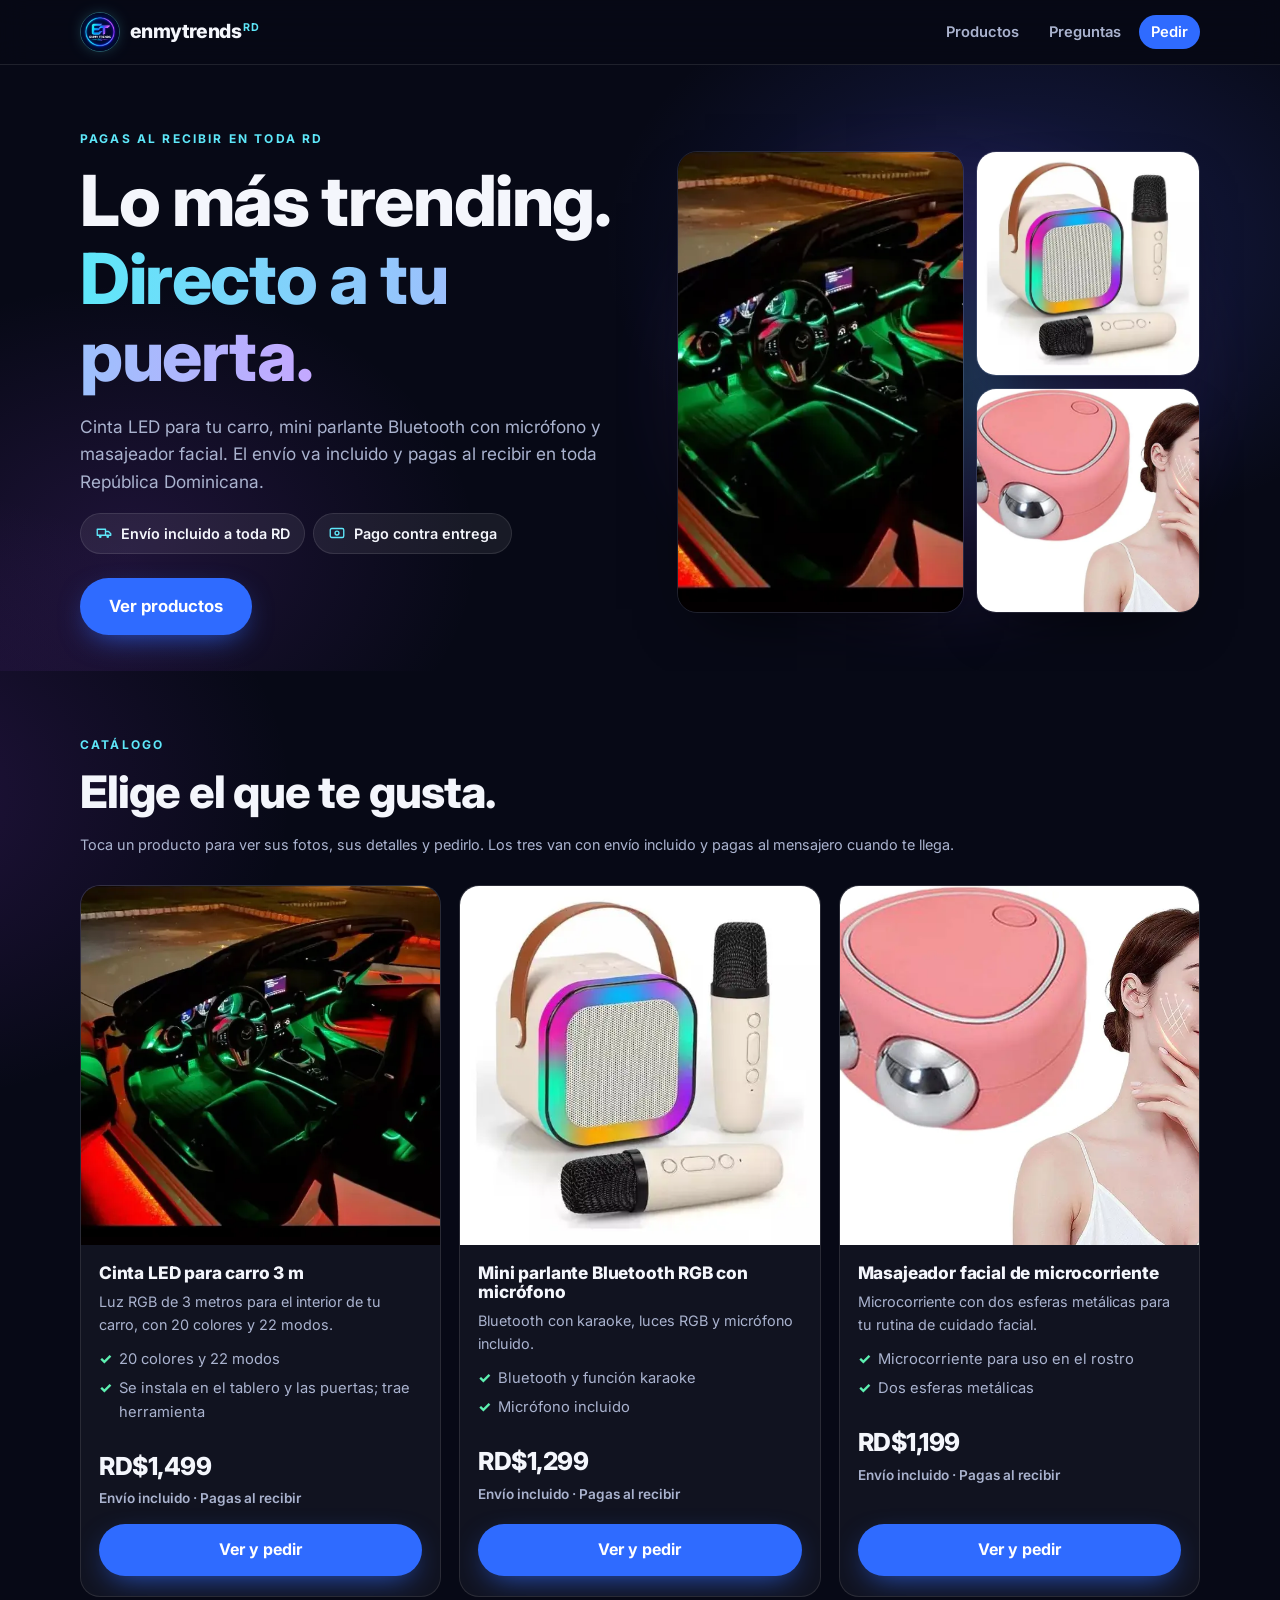
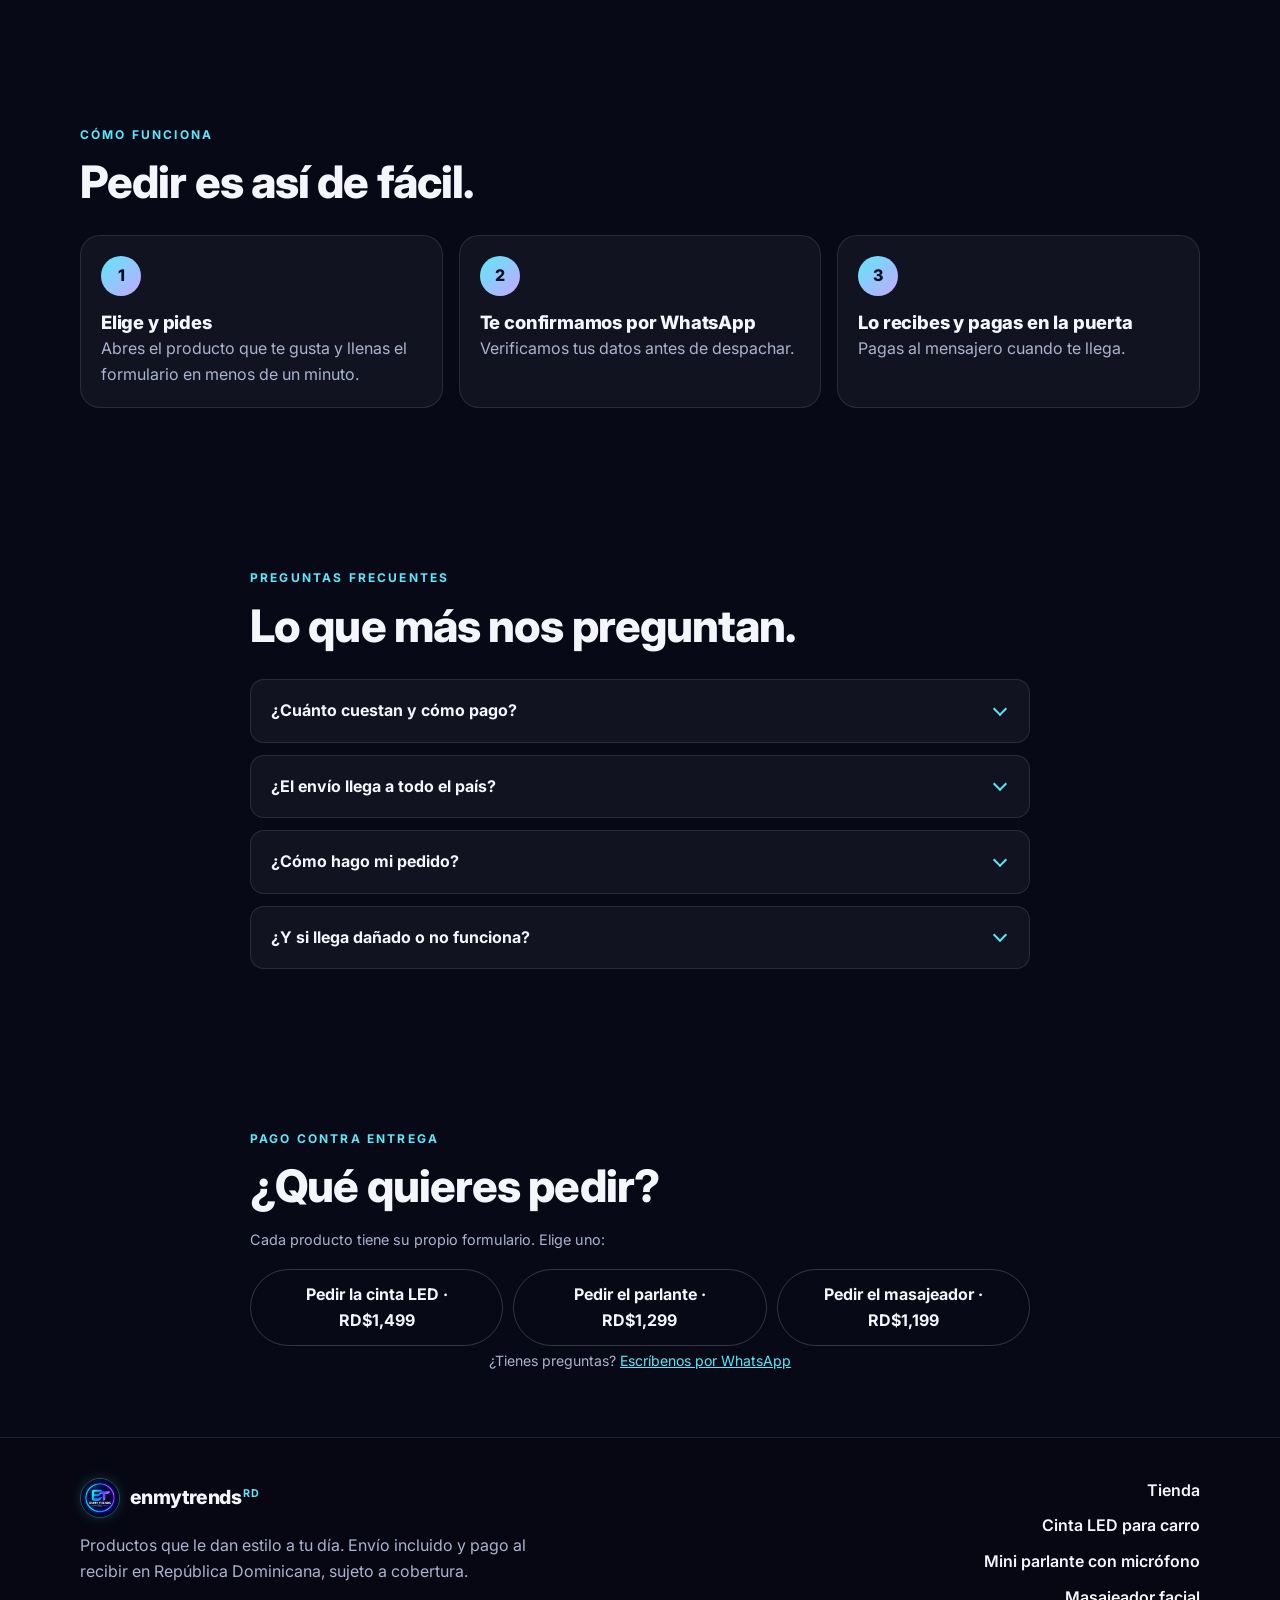
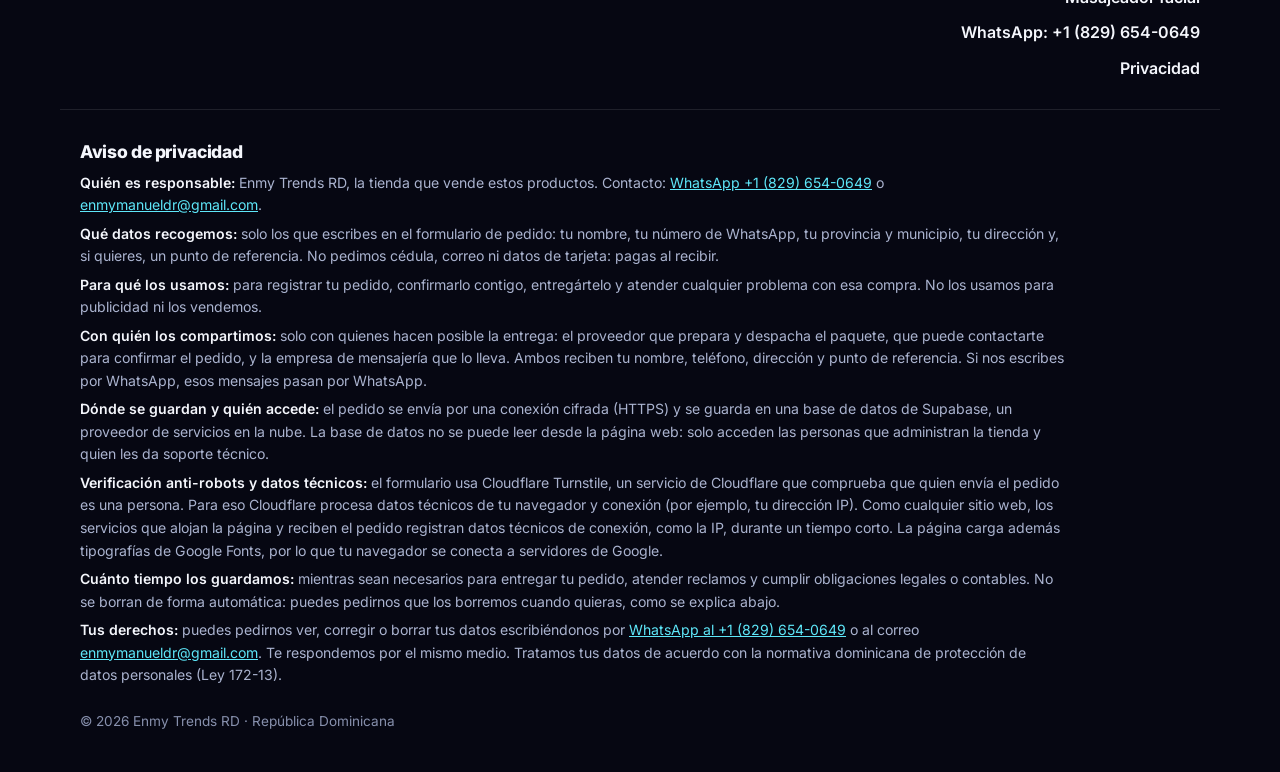
==== index.html @ 07a99800 "Paginas separadas por producto" ====
<!doctype html>
<html lang="es-DO">
<head>
  <meta charset="utf-8">
  <meta name="viewport" content="width=device-width, initial-scale=1, viewport-fit=cover">
  <title>Enmy Trends RD · Lo más trending, directo a tu puerta</title>
  <meta name="description" content="Cinta LED para carro, mini parlante Bluetooth RGB con micrófono y masajeador facial. Envío incluido y pagas al recibir en toda República Dominicana.">
  <meta name="robots" content="index, follow">
  <meta name="theme-color" content="#070916">
  <meta name="color-scheme" content="dark">
  <link rel="canonical" href="https://enmytrendsrd.com/">

  <meta property="og:type" content="website">
  <meta property="og:locale" content="es_DO">
  <meta property="og:site_name" content="Enmy Trends RD">
  <meta property="og:url" content="https://enmytrendsrd.com/">
  <meta property="og:title" content="Enmy Trends RD · Lo más trending, directo a tu puerta">
  <meta property="og:description" content="Cinta LED para carro, mini parlante Bluetooth RGB con micrófono y masajeador facial. Envío incluido y pagas al recibir en toda República Dominicana.">
  <meta property="og:image" content="https://enmytrendsrd.com/assets/og-image.jpg">
  <meta property="og:image:secure_url" content="https://enmytrendsrd.com/assets/og-image.jpg">
  <meta property="og:image:type" content="image/jpeg">
  <meta property="og:image:width" content="1200">
  <meta property="og:image:height" content="630">
  <meta property="og:image:alt" content="Enmy Trends RD: productos con envío incluido y pago al recibir en República Dominicana">
  <meta name="twitter:card" content="summary_large_image">
  <meta name="twitter:title" content="Enmy Trends RD · Lo más trending, directo a tu puerta">
  <meta name="twitter:description" content="Cinta LED para carro, mini parlante Bluetooth RGB con micrófono y masajeador facial. Envío incluido y pagas al recibir en toda República Dominicana.">
  <meta name="twitter:image" content="https://enmytrendsrd.com/assets/og-image.jpg">
  <meta name="twitter:image:alt" content="Enmy Trends RD: productos con envío incluido y pago al recibir en República Dominicana">

  <script type="application/ld+json">
{
  "@context": "https://schema.org",
  "@type": "CollectionPage",
  "name": "Enmy Trends RD",
  "url": "https://enmytrendsrd.com/",
  "inLanguage": "es-DO",
  "description": "Cinta LED para carro, mini parlante Bluetooth RGB con micrófono y masajeador facial. Envío incluido y pagas al recibir en toda República Dominicana.",
  "isPartOf": {
    "@type": "WebSite",
    "name": "Enmy Trends RD",
    "url": "https://enmytrendsrd.com/"
  },
  "about": {
    "@type": "Organization",
    "name": "Enmy Trends RD",
    "url": "https://enmytrendsrd.com/",
    "telephone": "+1-829-654-0649",
    "areaServed": "DO"
  },
  "mainEntity": {
    "@type": "ItemList",
    "numberOfItems": 3,
    "itemListElement": [
      {
        "@type": "ListItem",
        "position": 1,
        "url": "https://enmytrendsrd.com/cinta-led/",
        "name": "Cinta LED para carro 3 m"
      },
      {
        "@type": "ListItem",
        "position": 2,
        "url": "https://enmytrendsrd.com/parlante/",
        "name": "Mini parlante Bluetooth RGB con micrófono"
      },
      {
        "@type": "ListItem",
        "position": 3,
        "url": "https://enmytrendsrd.com/masajeador/",
        "name": "Masajeador facial de microcorriente"
      }
    ]
  }
}
  </script>

  <link rel="icon" href="/favicon.ico" sizes="16x16 32x32 48x48">
  <link rel="icon" type="image/png" sizes="32x32" href="/assets/favicon-32.png">
  <link rel="icon" type="image/png" sizes="192x192" href="/assets/icon-192.png">
  <link rel="apple-touch-icon" sizes="180x180" href="/assets/apple-touch-icon.png">
  <link rel="manifest" href="/site.webmanifest">

  <link rel="preconnect" href="https://fonts.googleapis.com">
  <link rel="preconnect" href="https://fonts.gstatic.com" crossorigin>
  <link href="https://fonts.googleapis.com/css2?family=Inter:wght@400;500;600;700;800&display=swap" rel="stylesheet">
  <link rel="preload" as="image" href="/assets/logo-enmytrends.webp" type="image/webp">
  <link rel="preload" as="image" href="/assets/cinta-led-carro-interior.webp" type="image/webp">
  <link rel="stylesheet" href="/styles.css?v=20261110c">
</head>
<body>
  <a class="skip-link" href="#contenido">Saltar al contenido</a>

  <header class="site-header">
    <div class="container header-inner">
      <a class="logo" href="/" aria-label="Enmy Trends RD, inicio">
        <img class="logo-mark" src="/assets/logo-enmytrends.webp" srcset="/assets/logo-enmytrends.webp 256w, /assets/logo-enmytrends-512.webp 512w" sizes="40px" width="256" height="256" alt="">
        <span class="logo-word">enmytrends<sup>RD</sup></span>
      </a>
      <nav aria-label="Principal">
        <ul class="nav-list">
          <li><a href="#productos">Productos</a></li>
          <li><a href="#preguntas">Preguntas</a></li>
          <li><a href="#pedido" class="nav-cta">Pedir</a></li>
        </ul>
      </nav>
    </div>
  </header>

  <main id="contenido">
    <section class="hero hero-store" aria-labelledby="hero-title">
      <div class="container hero-grid hero-store-grid">
        <div class="hero-copy">
          <p class="eyebrow">Pagas al recibir en toda RD</p>
          <h1 id="hero-title">Lo más trending.<br><span class="grad">Directo a tu puerta.</span></h1>
          <p class="lead">Cinta LED para tu carro, mini parlante Bluetooth con micrófono y masajeador facial. El envío va incluido y pagas al recibir en toda República Dominicana.</p>
          <ul class="chips" aria-label="Condiciones">
            <li class="chip"><svg aria-hidden="true" viewBox="0 0 24 24"><path d="M3 7h11v8H3zM14 10h4l3 3v2h-7z" fill="none" stroke="currentColor" stroke-width="1.8" stroke-linejoin="round"/><circle cx="7" cy="17" r="1.8" fill="currentColor"/><circle cx="17" cy="17" r="1.8" fill="currentColor"/></svg>Envío incluido a toda RD</li>
            <li class="chip"><svg aria-hidden="true" viewBox="0 0 24 24"><rect x="3" y="6" width="18" height="12" rx="2" fill="none" stroke="currentColor" stroke-width="1.8"/><circle cx="12" cy="12" r="2.6" fill="none" stroke="currentColor" stroke-width="1.8"/></svg>Pago contra entrega</li>
          </ul>
          <a href="#productos" class="btn btn-primary btn-lg">Ver productos</a>
        </div>
        <figure class="hero-media hero-mosaic" aria-hidden="true">
          <div class="hero-glow"></div>
          <img src="/assets/cinta-led-carro-interior.webp" width="800" height="638" alt="" decoding="async">
          <img src="/assets/parlante-rgb-04.webp" width="499" height="500" alt="" decoding="async">
          <img src="/assets/masajeador-01.webp" width="800" height="624" alt="" decoding="async">
        </figure>
      </div>
    </section>

    <section class="section section-tight" id="productos" aria-labelledby="productos-title">
      <div class="container">
        <p class="eyebrow">Catálogo</p>
        <h2 id="productos-title">Elige el que te gusta.</h2>
        <p class="section-note">Toca un producto para ver sus fotos, sus detalles y pedirlo. Los tres van con envío incluido y pagas al mensajero cuando te llega.</p>
        <div class="product-grid">

          <article class="product-card" id="producto-led-auto-rgb">
            <a class="card-link" href="/cinta-led/" tabindex="-1" aria-hidden="true">
              <img src="/assets/cinta-led-carro-interior.webp" width="800" height="638" alt="Interior de un carro de noche iluminado con líneas de luz verde en el tablero y las puertas" fetchpriority="high" decoding="async">
            </a>
            <div class="product-body">
              <h3><a href="/cinta-led/">Cinta LED para carro 3 m</a></h3>
              <p class="product-lead">Luz RGB de 3 metros para el interior de tu carro, con 20 colores y 22 modos.</p>
              <ul class="product-benefits"><li>20 colores y 22 modos</li><li>Se instala en el tablero y las puertas; trae herramienta</li></ul>
              <p class="product-price"><strong>RD$1,499</strong> <span>Envío incluido · Pagas al recibir</span></p>
              <a href="/cinta-led/" class="btn btn-primary btn-block">Ver y pedir</a>
            </div>
          </article>

          <article class="product-card" id="producto-parlante-rgb-micro">
            <a class="card-link" href="/parlante/" tabindex="-1" aria-hidden="true">
              <img src="/assets/parlante-rgb-04.webp" width="499" height="500" alt="Mini parlante beige con asa, aro de luces RGB y micrófono incluido" loading="lazy" decoding="async">
            </a>
            <div class="product-body">
              <h3><a href="/parlante/">Mini parlante Bluetooth RGB con micrófono</a></h3>
              <p class="product-lead">Bluetooth con karaoke, luces RGB y micrófono incluido.</p>
              <ul class="product-benefits"><li>Bluetooth y función karaoke</li><li>Micrófono incluido</li></ul>
              <p class="product-price"><strong>RD$1,299</strong> <span>Envío incluido · Pagas al recibir</span></p>
              <a href="/parlante/" class="btn btn-primary btn-block">Ver y pedir</a>
            </div>
          </article>

          <article class="product-card" id="producto-masajeador-facial">
            <a class="card-link" href="/masajeador/" tabindex="-1" aria-hidden="true">
              <img src="/assets/masajeador-01.webp" width="800" height="624" alt="Masajeador facial rosado con dos esferas metálicas, junto a una persona usándolo en el rostro" loading="lazy" decoding="async">
            </a>
            <div class="product-body">
              <h3><a href="/masajeador/">Masajeador facial de microcorriente</a></h3>
              <p class="product-lead">Microcorriente con dos esferas metálicas para tu rutina de cuidado facial.</p>
              <ul class="product-benefits"><li>Microcorriente para uso en el rostro</li><li>Dos esferas metálicas</li></ul>
              <p class="product-price"><strong>RD$1,199</strong> <span>Envío incluido · Pagas al recibir</span></p>
              <a href="/masajeador/" class="btn btn-primary btn-block">Ver y pedir</a>
            </div>
          </article>

        </div>
      </div>
    </section>

    <section class="section section-tight" aria-labelledby="pasos-title">
      <div class="container">
        <p class="eyebrow">Cómo funciona</p>
        <h2 id="pasos-title">Pedir es así de fácil.</h2>
        <ol class="steps">
          <li class="step"><span class="step-num" aria-hidden="true">1</span><div><h3>Elige y pides</h3><p>Abres el producto que te gusta y llenas el formulario en menos de un minuto.</p></div></li>
          <li class="step"><span class="step-num" aria-hidden="true">2</span><div><h3>Te confirmamos por WhatsApp</h3><p>Verificamos tus datos antes de despachar.</p></div></li>
          <li class="step"><span class="step-num" aria-hidden="true">3</span><div><h3>Lo recibes y pagas en la puerta</h3><p>Pagas al mensajero cuando te llega.</p></div></li>
        </ol>
      </div>
    </section>

    <section class="section" id="preguntas" aria-labelledby="faq-title">
      <div class="container narrow">
        <p class="eyebrow">Preguntas frecuentes</p>
        <h2 id="faq-title">Lo que más nos preguntan.</h2>
        <div class="faq">
          <details>
            <summary>¿Cuánto cuestan y cómo pago?</summary>
            <p>La cinta LED cuesta RD$1,499, el mini parlante RD$1,299 y el masajeador facial RD$1,199. En los tres el envío va incluido. Pagas contra entrega, cuando el mensajero te entrega el paquete.</p>
          </details>
          <details>
            <summary>¿El envío llega a todo el país?</summary>
            <p>Enviamos a toda República Dominicana, sujeto a la cobertura de mensajería. El tiempo de entrega depende de tu provincia; te lo confirmamos por WhatsApp antes del envío.</p>
          </details>
          <details>
            <summary>¿Cómo hago mi pedido?</summary>
            <p>Abre el producto que quieres, llena el formulario con tus datos de entrega y confirma. Te escribimos por WhatsApp para confirmar antes de despachar.</p>
          </details>
          <details>
            <summary>¿Y si llega dañado o no funciona?</summary>
            <p>Si tu pedido llega dañado o no funciona, escríbenos por WhatsApp dentro de las primeras 48 horas con un video y te indicamos la solución disponible.</p>
          </details>
        </div>
      </div>
    </section>

    <section class="section section-tight" id="pedido" aria-labelledby="pedido-title">
      <div class="container narrow">
        <p class="eyebrow">Pago contra entrega</p>
        <h2 id="pedido-title">¿Qué quieres pedir?</h2>
        <p class="section-note">Cada producto tiene su propio formulario. Elige uno:</p>
        <div class="home-order-links">
          <a class="btn btn-ghost btn-block" href="/cinta-led/#pedido">Pedir la cinta LED · RD$1,499</a>
          <a class="btn btn-ghost btn-block" href="/parlante/#pedido">Pedir el parlante · RD$1,299</a>
          <a class="btn btn-ghost btn-block" href="/masajeador/#pedido">Pedir el masajeador · RD$1,199</a>
        </div>
        <p class="preview-help">¿Tienes preguntas? <a class="wa-link" href="https://wa.me/18296540649" target="_blank" rel="noopener">Escríbenos por WhatsApp</a></p>
      </div>
    </section>
  </main>

  <footer class="site-footer">
    <div class="container footer-inner">
      <div>
        <p class="logo footer-logo">
          <img class="logo-mark" src="/assets/logo-enmytrends.webp" width="256" height="256" alt="" decoding="async">
          <span class="logo-word">enmytrends<sup>RD</sup></span>
        </p>
        <p class="footer-text">Productos que le dan estilo a tu día. Envío incluido y pago al recibir en República Dominicana, sujeto a cobertura.</p>
      </div>
      <ul class="footer-links">
        <li><a href="/">Tienda</a></li>
        <li><a href="/cinta-led/">Cinta LED para carro</a></li>
        <li><a href="/parlante/">Mini parlante con micrófono</a></li>
        <li><a href="/masajeador/">Masajeador facial</a></li>
        <li><a class="wa-link" href="https://wa.me/18296540649" target="_blank" rel="noopener">WhatsApp: +1 (829) 654-0649</a></li>
        <li id="instagram-item" hidden><a id="instagram-link" href="#" target="_blank" rel="noopener">Instagram</a></li>
        <li><a href="#privacidad">Privacidad</a></li>
      </ul>
    </div>
    <section class="container privacy" id="privacidad" aria-labelledby="privacidad-title">
      <h2 id="privacidad-title">Aviso de privacidad</h2>
      <p><strong>Quién es responsable:</strong> Enmy Trends RD, la tienda que vende estos productos. Contacto: <a class="wa-link" href="https://wa.me/18296540649" target="_blank" rel="noopener">WhatsApp +1 (829) 654-0649</a> o <a href="mailto:enmymanueldr@gmail.com">enmymanueldr@gmail.com</a>.</p>
      <p><strong>Qué datos recogemos:</strong> solo los que escribes en el formulario de pedido: tu nombre, tu número de WhatsApp, tu provincia y municipio, tu dirección y, si quieres, un punto de referencia. No pedimos cédula, correo ni datos de tarjeta: pagas al recibir.</p>
      <p><strong>Para qué los usamos:</strong> para registrar tu pedido, confirmarlo contigo, entregártelo y atender cualquier problema con esa compra. No los usamos para publicidad ni los vendemos.</p>
      <p><strong>Con quién los compartimos:</strong> solo con quienes hacen posible la entrega: el proveedor que prepara y despacha el paquete, que puede contactarte para confirmar el pedido, y la empresa de mensajería que lo lleva. Ambos reciben tu nombre, teléfono, dirección y punto de referencia. Si nos escribes por WhatsApp, esos mensajes pasan por WhatsApp.</p>
      <p><strong>Dónde se guardan y quién accede:</strong> el pedido se envía por una conexión cifrada (HTTPS) y se guarda en una base de datos de Supabase, un proveedor de servicios en la nube. La base de datos no se puede leer desde la página web: solo acceden las personas que administran la tienda y quien les da soporte técnico.</p>
      <p><strong>Verificación anti-robots y datos técnicos:</strong> el formulario usa Cloudflare Turnstile, un servicio de Cloudflare que comprueba que quien envía el pedido es una persona. Para eso Cloudflare procesa datos técnicos de tu navegador y conexión (por ejemplo, tu dirección IP). Como cualquier sitio web, los servicios que alojan la página y reciben el pedido registran datos técnicos de conexión, como la IP, durante un tiempo corto. La página carga además tipografías de Google Fonts, por lo que tu navegador se conecta a servidores de Google.</p>
      <p><strong>Cuánto tiempo los guardamos:</strong> mientras sean necesarios para entregar tu pedido, atender reclamos y cumplir obligaciones legales o contables. No se borran de forma automática: puedes pedirnos que los borremos cuando quieras, como se explica abajo.</p>
      <p><strong>Tus derechos:</strong> puedes pedirnos ver, corregir o borrar tus datos escribiéndonos por <a class="wa-link" href="https://wa.me/18296540649" target="_blank" rel="noopener">WhatsApp al +1 (829) 654-0649</a> o al correo <a href="mailto:enmymanueldr@gmail.com">enmymanueldr@gmail.com</a>. Te respondemos por el mismo medio. Tratamos tus datos de acuerdo con la normativa dominicana de protección de datos personales (Ley 172-13).</p>
    </section>
    <div class="container footer-bottom">
      <p>© <span id="year">2026</span> Enmy Trends RD · República Dominicana</p>
    </div>
  </footer>

  <script src="/locations.js?v=20261110c" defer></script>
  <script src="/script.js?v=20261110c" defer></script>
</body>
</html>
---- styles.css ----
/* Enmy Trends RD · Landing */
:root{
  --bg:#070916; --bg-2:#0b0f24; --surface:rgba(255,255,255,.045); --surface-2:rgba(255,255,255,.07);
  --border:rgba(255,255,255,.10); --border-2:rgba(255,255,255,.18);
  --text:#f4f6fc; --muted:#aab3cf; --cyan:#5ee7f9; --lilac:#c4a8ff; --blue:#2f6bff; --blue-2:#1f56e6;
  --error:#ff8a8a; --ok:#5ef0b1;
  --radius:20px; --radius-sm:14px; --maxw:1160px;
  --font:"Inter",system-ui,-apple-system,"Segoe UI",Roboto,"Helvetica Neue",Arial,sans-serif;
}
*,*::before,*::after{box-sizing:border-box}
html{scroll-behavior:smooth;-webkit-text-size-adjust:100%}
body{margin:0;font-family:var(--font);background:var(--bg);color:var(--text);line-height:1.6;font-size:16px;
  -webkit-font-smoothing:antialiased;
  background-image:
    radial-gradient(900px 600px at 85% -10%,rgba(70,90,255,.28),transparent 60%),
    radial-gradient(700px 520px at -10% 20%,rgba(140,60,220,.20),transparent 60%),
    radial-gradient(800px 600px at 50% 110%,rgba(40,120,255,.14),transparent 60%);
  background-attachment:scroll}
img{max-width:100%;height:auto;display:block}
a{color:var(--cyan)}
h1,h2,h3{line-height:1.1;margin:0 0 .5em;font-weight:800;letter-spacing:-.02em}
h2{font-size:clamp(1.9rem,4.4vw,2.8rem)}
h3{font-size:1.15rem;letter-spacing:-.01em}
p{margin:0 0 1em}
.container{width:100%;max-width:var(--maxw);margin:0 auto;padding:0 20px}
.narrow{max-width:820px}
.sr-only{position:absolute;width:1px;height:1px;overflow:hidden;clip:rect(0 0 0 0);white-space:nowrap}
.skip-link{position:absolute;left:12px;top:-60px;z-index:100;background:#fff;color:#000;padding:10px 16px;border-radius:10px;font-weight:700;text-decoration:none}
.skip-link:focus{top:12px}
:focus-visible{outline:3px solid var(--cyan);outline-offset:3px;border-radius:6px}

.eyebrow{font-size:.75rem;font-weight:700;letter-spacing:.18em;text-transform:uppercase;color:var(--cyan);margin-bottom:14px}
.grad{background:linear-gradient(90deg,var(--cyan),var(--lilac));-webkit-background-clip:text;background-clip:text;color:transparent}

/* Header */
.site-header{position:sticky;top:0;z-index:50;background:rgba(7,9,22,.72);backdrop-filter:blur(14px);-webkit-backdrop-filter:blur(14px);border-bottom:1px solid var(--border)}
.header-inner{display:flex;align-items:center;justify-content:space-between;height:64px}
.logo{font-weight:800;font-size:1.3rem;letter-spacing:-.03em;color:var(--text);text-decoration:none;margin:0}
.logo sup{font-size:.55em;color:var(--cyan);margin-left:2px;letter-spacing:.04em;font-weight:700}
.nav-list{display:flex;gap:6px;list-style:none;margin:0;padding:0;align-items:center}
.nav-list a{color:var(--muted);text-decoration:none;font-weight:600;font-size:.92rem;padding:8px 12px;border-radius:999px}
.nav-list a:hover{color:var(--text)}
.nav-list .nav-cta{background:var(--blue);color:#fff}
.nav-list .nav-cta:hover{background:var(--blue-2)}

/* Buttons */
.btn{display:inline-flex;align-items:center;justify-content:center;gap:8px;min-height:48px;padding:12px 22px;border-radius:999px;font:inherit;font-weight:700;font-size:1rem;text-decoration:none;cursor:pointer;border:1px solid transparent;transition:transform .15s ease,background .15s ease,box-shadow .15s ease}
.btn-primary{background:var(--blue);color:#fff;box-shadow:0 10px 30px -10px rgba(47,107,255,.8)}
.btn-primary:hover{background:var(--blue-2);transform:translateY(-1px)}
.btn-ghost{background:transparent;color:var(--text);border-color:var(--border-2)}
.btn-ghost:hover{background:var(--surface-2)}
.btn-lg{min-height:56px;font-size:1.05rem;padding:14px 28px}
.btn-block{display:flex;width:100%}
.btn[disabled]{opacity:.6;cursor:progress}

/* Hero */
.hero{padding:40px 0 48px;overflow:hidden;position:relative}
.hero::before{content:"";position:absolute;inset:0;pointer-events:none;background:radial-gradient(600px 420px at 80% 30%,rgba(80,100,255,.22),transparent 70%),radial-gradient(500px 380px at 10% 80%,rgba(150,70,230,.16),transparent 70%)}
.hero-grid{position:relative}
.hero-grid{display:grid;gap:32px;align-items:center;position:relative}
.hero h1{font-size:clamp(2.5rem,8.5vw,4.4rem);margin-bottom:18px}
.lead{color:var(--muted);font-size:1.08rem;max-width:34em}
.price-line{font-size:1rem;color:var(--text);font-weight:600;margin-bottom:14px}
.price-line strong{font-size:1.4rem;font-weight:800;margin-right:2px}
.nw{white-space:nowrap}
[id]{scroll-margin-top:76px}
.chips{display:flex;flex-wrap:wrap;gap:8px;list-style:none;padding:0;margin:0 0 24px}
.chip{display:inline-flex;align-items:center;gap:8px;padding:8px 14px;border-radius:999px;background:var(--surface-2);border:1px solid var(--border);font-size:.9rem;font-weight:600}
.chip svg{width:18px;height:18px;color:var(--cyan)}
.hero-media{position:relative;margin:0}
.hero-media img{position:relative;width:100%;border-radius:24px;border:1px solid var(--border);aspect-ratio:800/638;object-fit:cover;box-shadow:0 30px 80px -30px rgba(0,0,0,.8)}
.hero-glow{position:absolute;inset:0;background:radial-gradient(closest-side,rgba(94,231,249,.25),rgba(140,90,255,.18) 55%,transparent);filter:blur(30px);z-index:0}

/* Sections */
.section{padding:64px 0}
.section-tight{padding:40px 0}
.card{background:var(--surface);border:1px solid var(--border);border-radius:var(--radius);padding:24px;backdrop-filter:blur(6px)}
.cards-3{display:grid;gap:16px;margin-top:28px}
.card-num{display:inline-block;font-weight:800;font-size:.85rem;color:var(--cyan);letter-spacing:.1em;margin-bottom:14px;padding:4px 10px;border-radius:999px;background:rgba(94,231,249,.10);border:1px solid rgba(94,231,249,.25)}
.card p{color:var(--muted);margin:0}

/* Gallery */
.gallery{display:grid;gap:16px;margin-top:28px}
.g-item{margin:0;background:var(--surface);border:1px solid var(--border);border-radius:var(--radius);overflow:hidden}
.g-item img{width:100%}
.g-item figcaption{padding:14px 18px;color:var(--muted);font-size:.93rem}
.g-video-placeholder{display:flex;flex-direction:column;align-items:center;justify-content:center;gap:10px;min-height:220px;padding:24px;text-align:center;color:var(--muted);border-style:dashed;border-color:var(--border-2);background:linear-gradient(135deg,rgba(94,231,249,.06),rgba(196,168,255,.08))}
.g-video-placeholder svg{width:52px;height:52px;color:var(--lilac)}
.g-video-placeholder p{margin:0;font-weight:600}

/* Spec */
.spec-card{padding:8px 24px 24px}
.spec-table{width:100%;border-collapse:collapse;margin-bottom:20px}
.spec-table th,.spec-table td{text-align:left;padding:14px 0;border-bottom:1px solid var(--border);vertical-align:top}
.spec-table th{color:var(--muted);font-weight:500;width:38%;padding-right:16px}
.spec-table td{font-weight:600}
.spec-table tr:last-child th,.spec-table tr:last-child td{border-bottom:0}

/* Steps */
.steps{list-style:none;padding:0;margin:28px 0 0;display:grid;gap:16px;counter-reset:s}
.step{display:flex;gap:16px;align-items:flex-start;background:var(--surface);border:1px solid var(--border);border-radius:var(--radius);padding:20px}
.step-num{flex:none;display:grid;place-items:center;width:40px;height:40px;border-radius:50%;font-weight:800;background:linear-gradient(135deg,var(--cyan),var(--lilac));color:#0a0d20}
.step h3{margin-bottom:4px}
.step p{margin:0;color:var(--muted)}

/* FAQ */
.faq{display:grid;gap:12px;margin-top:28px}
.faq details{background:var(--surface);border:1px solid var(--border);border-radius:var(--radius-sm);padding:0 20px}
.faq details[open]{border-color:var(--border-2);background:var(--surface-2)}
.faq summary{cursor:pointer;list-style:none;padding:18px 32px 18px 0;font-weight:700;position:relative}
.faq summary::-webkit-details-marker{display:none}
.faq summary::after{content:"";position:absolute;right:4px;top:50%;width:10px;height:10px;border-right:2px solid var(--cyan);border-bottom:2px solid var(--cyan);transform:translateY(-70%) rotate(45deg);transition:transform .2s}
.faq details[open] summary::after{transform:translateY(-30%) rotate(-135deg)}
.faq details p{color:var(--muted);margin:0 0 18px}

/* Order */
.order-section{padding-bottom:80px}
.order-grid{display:grid;gap:24px;align-items:start}
.summary-card{padding:16px}
.summary-card img{border-radius:14px;aspect-ratio:16/9;object-fit:cover;width:100%;margin-bottom:14px}
.summary-row{display:flex;justify-content:space-between;align-items:center;gap:12px;padding:0 4px}
.summary-name{font-weight:700;margin:0}
.summary-meta{color:var(--muted);margin:0;font-size:.92rem}
.summary-price{font-size:1.5rem;font-weight:800;margin:0;white-space:nowrap}
.summary-points{list-style:none;padding:14px 4px 4px;margin:14px 0 0;border-top:1px solid var(--border);display:flex;flex-wrap:wrap;gap:8px 18px;color:var(--muted);font-size:.9rem}
.summary-points li::before{content:"✓";color:var(--ok);font-weight:800;margin-right:6px}
.form-card{padding:24px}
.field{margin-bottom:16px}
.field-row{display:grid;gap:0 16px}
label{display:block;font-weight:600;font-size:.95rem;margin-bottom:6px}
.optional{color:var(--muted);font-weight:400}
input,select{width:100%;min-height:50px;padding:12px 14px;border-radius:12px;border:1px solid var(--border-2);background:rgba(5,7,18,.6);color:var(--text);font:inherit;font-size:16px;transition:border-color .15s,box-shadow .15s}
select{appearance:none;-webkit-appearance:none;padding-right:40px;background-image:linear-gradient(45deg,transparent 50%,var(--cyan) 50%),linear-gradient(135deg,var(--cyan) 50%,transparent 50%);background-position:calc(100% - 20px) 50%,calc(100% - 14px) 50%;background-size:6px 6px;background-repeat:no-repeat}
select option{background:#0b0f24;color:var(--text)}
input::placeholder{color:#7f89a8}
input:focus,select:focus{outline:none;border-color:var(--cyan);box-shadow:0 0 0 3px rgba(94,231,249,.25)}
.field.invalid input,.field.invalid select{border-color:var(--error)}
.hint{color:var(--muted);font-size:.82rem;margin:6px 0 0}
.error{color:var(--error);font-size:.88rem;margin:6px 0 0;min-height:0}
.error:empty{display:none}
.hp{position:absolute;left:-9999px;width:1px;height:1px;overflow:hidden}
.form-foot{color:var(--muted);font-size:.85rem;text-align:center;margin:14px 0 0}
.form-state h3{font-size:1.4rem}
.state-eyebrow{font-size:.72rem;font-weight:700;letter-spacing:.18em;text-transform:uppercase;color:var(--lilac);margin-bottom:8px}
.preview-list{display:grid;grid-template-columns:auto 1fr;gap:8px 16px;margin:16px 0 18px;font-size:.95rem}
.preview-list dt{color:var(--muted)}
.preview-list dd{margin:0;font-weight:600;word-break:break-word}
.state-note{font-size:.88rem;color:var(--muted);background:rgba(255,255,255,.04);border-left:3px solid var(--lilac);padding:10px 14px;border-radius:8px;margin-bottom:16px}
.state-actions{display:grid;gap:10px}
#state-success{text-align:center;padding:24px 0}
.success-icon{width:64px;height:64px;margin:0 auto 16px;border-radius:50%;display:grid;place-items:center;font-size:2rem;font-weight:800;color:#0a0d20;background:linear-gradient(135deg,var(--ok),var(--cyan))}

/* Footer */
.site-footer{border-top:1px solid var(--border);padding:40px 0 110px;background:rgba(0,0,0,.2)}
.footer-inner{display:grid;gap:24px}
.footer-text{color:var(--muted);max-width:30em;margin-top:8px}
.footer-links{list-style:none;padding:0;margin:0;display:grid;gap:10px}
.footer-links a{color:var(--text);text-decoration:none;font-weight:600}
.footer-links a:hover{color:var(--cyan)}
.footer-bottom p{color:#8790ad;font-size:.85rem;margin:24px 0 0}

/* Sticky bar (mobile) */
.sticky-bar{position:fixed;left:0;right:0;bottom:0;z-index:60;display:flex;align-items:center;justify-content:space-between;gap:12px;padding:12px 16px calc(12px + env(safe-area-inset-bottom));background:rgba(7,9,22,.92);backdrop-filter:blur(14px);-webkit-backdrop-filter:blur(14px);border-top:1px solid var(--border);transition:transform .25s ease,opacity .25s ease}
.sticky-bar.is-hidden{transform:translateY(110%);opacity:0;pointer-events:none}
.sticky-price{margin:0;display:flex;flex-direction:column;line-height:1.15}
.sticky-price strong{font-size:1.25rem;font-weight:800}
.sticky-price span{font-size:.75rem;color:var(--muted)}
.sticky-bar .btn{min-height:48px;padding:10px 18px;font-size:.95rem;white-space:nowrap}

@media (max-width:479px){
  .btn-lg{padding:14px 18px;font-size:1rem}
  .logo{font-size:1.12rem}
  .nav-list{gap:2px}
  .nav-list a{padding:7px 9px;font-size:.85rem}
  .price-line{font-size:.95rem}
}
@media (max-width:380px){
  .sticky-bar .btn{padding:10px 14px;font-size:.88rem}
  .nav-list a{padding:6px 7px;font-size:.8rem}
  .logo{font-size:1.02rem}
}
@media (min-width:640px){
  .cards-3{grid-template-columns:repeat(3,1fr)}
  .field-row{grid-template-columns:1fr 1fr}
  .gallery{grid-template-columns:1fr 1fr}
  .g-wide,.g-video-placeholder{grid-column:1/-1}
}
@media (min-width:768px){
  .sticky-bar{display:none}
  .site-footer{padding-bottom:40px}
  .footer-inner{grid-template-columns:1.4fr 1fr;align-items:start}
  .footer-links{justify-items:end}
  .steps{grid-template-columns:repeat(3,1fr)}
  .step{flex-direction:column}
}
@media (min-width:960px){
  .hero{padding:72px 0 80px}
  .hero-grid{grid-template-columns:1.05fr 1fr;gap:56px}
  .section{padding:96px 0}
  .section-tight{padding:64px 0}
  .order-grid{grid-template-columns:1fr 1.15fr;gap:40px}
  .form-card{padding:32px}
  .order-intro{position:sticky;top:96px}
  .gallery{grid-template-columns:repeat(3,1fr)}
  .g-video-placeholder{grid-column:auto}
}
@media (prefers-reduced-motion:reduce){
  html{scroll-behavior:auto}
  *,*::before,*::after{transition:none!important;animation:none!important}
}

/* v2 additions */
.summary-eta{color:var(--muted);font-size:.85rem;margin:10px 4px 0}
.privacy-note{color:#9aa3c0;font-size:.8rem;line-height:1.5;margin:12px 0 0;text-align:center}
.privacy-note a,.preview-help a{color:var(--cyan)}
.preview-help{color:var(--muted);font-size:.88rem;text-align:center;margin:4px 0 0}
.privacy{padding-top:32px;margin-top:28px;border-top:1px solid var(--border);max-width:var(--maxw)}
.privacy h2{font-size:1.1rem;margin-bottom:10px}
.privacy p{color:var(--muted);font-size:.88rem;max-width:70em;margin-bottom:6px}
.privacy p strong{color:var(--text);font-weight:600}
.btn{max-width:100%;text-align:center}
@media (max-width:359px){
  .xs-hide{display:none}
  .container{padding:0 16px}
  .logo{font-size:.98rem}
  .nav-list{gap:0}
  .nav-list a{padding:6px 7px;font-size:.78rem}
  .hero h1{font-size:2.3rem}
  .chip{font-size:.85rem;padding:7px 11px}
  .card,.form-card{padding:18px}
  .spec-card{padding:6px 18px 18px}
  .spec-table th{width:34%}
  .sticky-bar{padding-left:12px;padding-right:12px}
  .sticky-bar .btn{padding:10px 16px}
  .preview-list{grid-template-columns:1fr;gap:2px}
  .preview-list dd{margin-bottom:8px}
}
[hidden]{display:none!important}
@media (max-width:359px){
  .eyebrow{letter-spacing:.12em}
  .price-line strong{display:block;margin-bottom:2px}
  .price-line .nw:first-of-type>span[aria-hidden]{display:none}
}

/* v3: audit fixes */
.order-fields{border:0;margin:0;padding:0;min-width:0}
.order-fields:disabled{opacity:.45}
.order-fields:disabled input,.order-fields:disabled select,.order-fields:disabled .btn{cursor:not-allowed}
.order-fields:disabled .btn-primary{box-shadow:none;transform:none;background:#3a4469}
.orders-closed{margin-bottom:20px;padding:16px 18px;border-radius:14px;background:linear-gradient(135deg,rgba(94,231,249,.10),rgba(196,168,255,.12));border:1px solid rgba(94,231,249,.30);text-align:center}
.orders-closed p{margin:0;color:var(--muted)}
.orders-closed .oc-title{color:var(--text);font-weight:800;font-size:1.1rem;margin-bottom:4px}
.orders-closed a{font-weight:700}
.wa-notice{margin-bottom:18px;padding:12px 14px;border-radius:12px;background:rgba(94,240,177,.08);border:1px solid rgba(94,240,177,.30);font-size:.9rem;color:var(--muted)}
.wa-notice p{margin:0}.wa-notice strong{color:var(--text)}
.section-note{color:var(--muted);font-size:.9rem;margin:-6px 0 0}
.src-note{display:block;font-size:.78rem;color:#8790ad;margin-top:2px}
.hero-caption{position:relative;font-size:.75rem;color:#8790ad;margin-top:8px;text-align:right}
.header-inner>*,.sticky-bar>*,.summary-row>*,.hero-grid>*,.order-grid>*,.footer-inner>*,.step>div{min-width:0}
.sticky-price{flex:0 1 auto}
.sticky-bar .btn{flex:0 1 auto}
@media (max-width:399px){ .sticky-bar .xs-hide{display:none} }
@media (max-width:359px){
  .header-inner{height:56px}
  .logo{font-size:.95rem}
  .logo sup{font-size:.5em}
  .nav-list a{padding:5px 6px;font-size:.76rem}
  .sticky-price strong{font-size:1.1rem}
  .sticky-bar .btn{min-height:44px;padding:8px 14px;font-size:.9rem}
  .btn-lg{min-height:52px;font-size:.95rem;padding:12px 16px}
  .section{padding:52px 0}
  h2{font-size:1.7rem}
}

/* v3: etiquetas largas/cortas de los CTA */
.cta-short{display:none}
@media (max-width:399px){ .sticky-bar .cta-long{display:none} .sticky-bar .cta-short{display:inline} }
@media (max-width:359px){ .cta-long{display:none} .cta-short{display:inline} }

.header-inner{gap:8px}
.header-inner .logo{flex:none}
@media (max-width:359px){
  .header-inner{padding:0 12px;gap:6px}
  .logo{font-size:.9rem}
  .nav-list a{padding:5px 5px;font-size:.74rem}
}
.summary-row{flex-wrap:wrap}
@media (max-width:479px){
  .nav-list{gap:0}
  .nav-list a{padding:6px 7px;font-size:.82rem}
  .logo{font-size:1.05rem}
}
@media (max-width:399px){
  .nav-list a{padding:6px 6px;font-size:.78rem}
  .logo{font-size:.98rem}
}
@media (max-width:359px){
  .logo{font-size:.9rem}
  .nav-list a{padding:5px 5px;font-size:.74rem}
}
/* v4: hueco del widget Turnstile (solo visible con pedidos reales abiertos) */
.turnstile-slot{min-height:65px;margin:4px 0 12px}

/* v14 multiproducto (borrador local) */
.logo{display:inline-flex;align-items:center;gap:10px}
.logo-mark{width:40px;height:40px;border-radius:50%;flex:none;object-fit:cover;border:1px solid rgba(94,231,249,.35);box-shadow:0 0 18px -8px rgba(94,231,249,.7)}
.logo-word{font-weight:800;font-size:1.22rem;letter-spacing:-.03em;color:var(--text)}
.logo-word sup{font-size:.55em;color:var(--cyan);margin-left:2px;letter-spacing:.04em;font-weight:700}
.footer-logo{margin:0}
.hero-store{padding:36px 0 28px}

.product-grid{display:grid;gap:20px;margin-top:28px}
.product-card{display:flex;flex-direction:column;background:var(--surface);border:1px solid var(--border);border-radius:var(--radius);overflow:hidden;min-width:0}
.product-card.is-selected{border-color:rgba(94,231,249,.45);box-shadow:0 0 0 1px rgba(94,231,249,.25)}
.product-body{display:flex;flex-direction:column;gap:0;padding:18px 18px 20px;flex:1}
.product-body h3{font-size:1.15rem;margin:0 0 8px}
.product-lead{color:var(--muted);font-size:.95rem;margin:0 0 12px}
.product-benefits{list-style:none;padding:0;margin:0 0 16px}
.product-benefits li{position:relative;padding:0 0 6px 20px;color:var(--muted);font-size:.92rem}
.product-benefits li::before{content:"✓";position:absolute;left:0;color:var(--ok);font-weight:800}
.product-price{margin:0 0 14px;display:flex;flex-direction:column;gap:2px}
.product-price strong{font-size:1.55rem;font-weight:800;letter-spacing:-.02em}
.product-price span{color:var(--muted);font-size:.85rem;font-weight:600}
.product-body .btn{margin-top:auto}

.pgallery{background:rgba(255,255,255,.03)}
.pgallery-main{margin:0;background:#10142a}
.pgallery-main img{width:100%;height:auto;aspect-ratio:1/1;object-fit:cover;background:#10142a}
.pgallery-thumbs{display:flex;gap:6px;padding:8px}
.pgallery-thumbs button{margin:0;padding:0;border:2px solid transparent;border-radius:10px;overflow:hidden;background:#10142a;cursor:pointer;aspect-ratio:1/1;flex:1;min-width:0}
.pgallery-thumbs button[aria-current="true"]{border-color:var(--cyan)}
.pgallery-thumbs img{width:100%;height:100%;object-fit:cover}

.product-picker{border:0;margin:14px 0 0;padding:12px 0 0;border-top:1px solid var(--border);display:grid;gap:8px;min-width:0}
.product-option{display:flex;align-items:center;gap:10px;margin:0;padding:8px 10px;border-radius:12px;border:1px solid var(--border);background:rgba(255,255,255,.03);font-weight:600;font-size:.9rem;cursor:pointer}
.product-option:has(input:checked){border-color:rgba(94,231,249,.5);background:rgba(94,231,249,.08)}
.product-option input{accent-color:var(--cyan);width:18px;height:18px;min-height:0;flex:none}

@media (max-width:479px){
  .logo-mark{width:34px;height:34px}
  .logo-word{font-size:1.05rem}
  .product-body{padding:16px}
  .product-price strong{font-size:1.4rem}
}
@media (max-width:359px){
  .logo-mark{width:30px;height:30px}
  .logo-word{font-size:.9rem}
  .pgallery-thumbs{grid-template-columns:repeat(4,minmax(0,1fr));padding:6px;gap:4px}
  .product-option{font-size:.82rem;padding:7px 8px}
}
@media (min-width:800px){
  .product-grid{grid-template-columns:repeat(3,1fr);gap:18px;align-items:stretch}
  .product-body h3{font-size:1.08rem}
  .product-lead{font-size:.9rem}
}
@media (min-width:960px){
  .hero-store{padding:64px 0 36px}
}

.hero-mosaic{display:none}
@media (min-width:960px){
  .hero-store-grid.hero-grid{grid-template-columns:1.05fr 1fr;gap:48px;align-items:center}
  .hero-mosaic{display:grid;grid-template-columns:1.15fr .9fr;grid-template-rows:1fr 1fr;gap:12px;margin:0;position:relative}
  .hero-mosaic .hero-glow{inset:-8%;opacity:.9}
  .hero-mosaic img{position:relative;width:100%;height:100%;object-fit:cover;border-radius:20px;border:1px solid var(--border);aspect-ratio:auto;box-shadow:0 24px 60px -28px rgba(0,0,0,.8)}
  .hero-mosaic img:first-of-type{grid-row:1/-1;min-height:420px}
  .hero-copy .chips{flex-wrap:nowrap}
}
@media (max-width:959px){
  .hero-mosaic{display:none}
}

/* v14: el botón Pedidos del header no debe recortarse en 390px */
@media (max-width:399px){
  .site-header .container{padding-left:16px;padding-right:16px}
  .header-inner{gap:4px}
  .logo{gap:6px}
  .logo-mark{width:30px;height:30px}
  .logo-word{font-size:.92rem}
  .nav-list a{padding:6px 5px;font-size:.75rem;white-space:nowrap}
}

/* v15: una página por producto */
.crumbs{font-size:.85rem;color:var(--muted);margin:0 0 14px}
.crumbs a{color:var(--muted);text-decoration:none;font-weight:600}
.crumbs a:hover{color:var(--text)}
.pdp{padding:24px 0 40px;position:relative}
.pdp-grid{display:grid;gap:24px;align-items:start}
.pdp-grid>*{min-width:0}
.pdp .pgallery{border:1px solid var(--border);border-radius:var(--radius);overflow:hidden}
.pdp h1{font-size:clamp(1.9rem,6vw,2.9rem);margin:0 0 12px}
.pdp .product-price strong{font-size:2rem}
.pdp .product-benefits li{font-size:1rem}
.pdp .chips{margin-bottom:18px}
.card-link{text-decoration:none;color:inherit}
.product-card .card-link img{width:100%;height:auto;aspect-ratio:1/1;object-fit:cover;background:#10142a}
.product-card h3 a{color:inherit;text-decoration:none}
.related-grid{display:grid;gap:18px;margin-top:24px}
.home-order-links{display:grid;gap:10px;margin-top:18px}
@media (min-width:640px){ .related-grid{grid-template-columns:repeat(2,1fr)} .home-order-links{grid-template-columns:repeat(3,1fr)} }
@media (min-width:960px){
  .pdp{padding:40px 0 56px}
  .pdp-grid{grid-template-columns:1.05fr 1fr;gap:48px}
  .pdp .pgallery{position:sticky;top:88px}
}
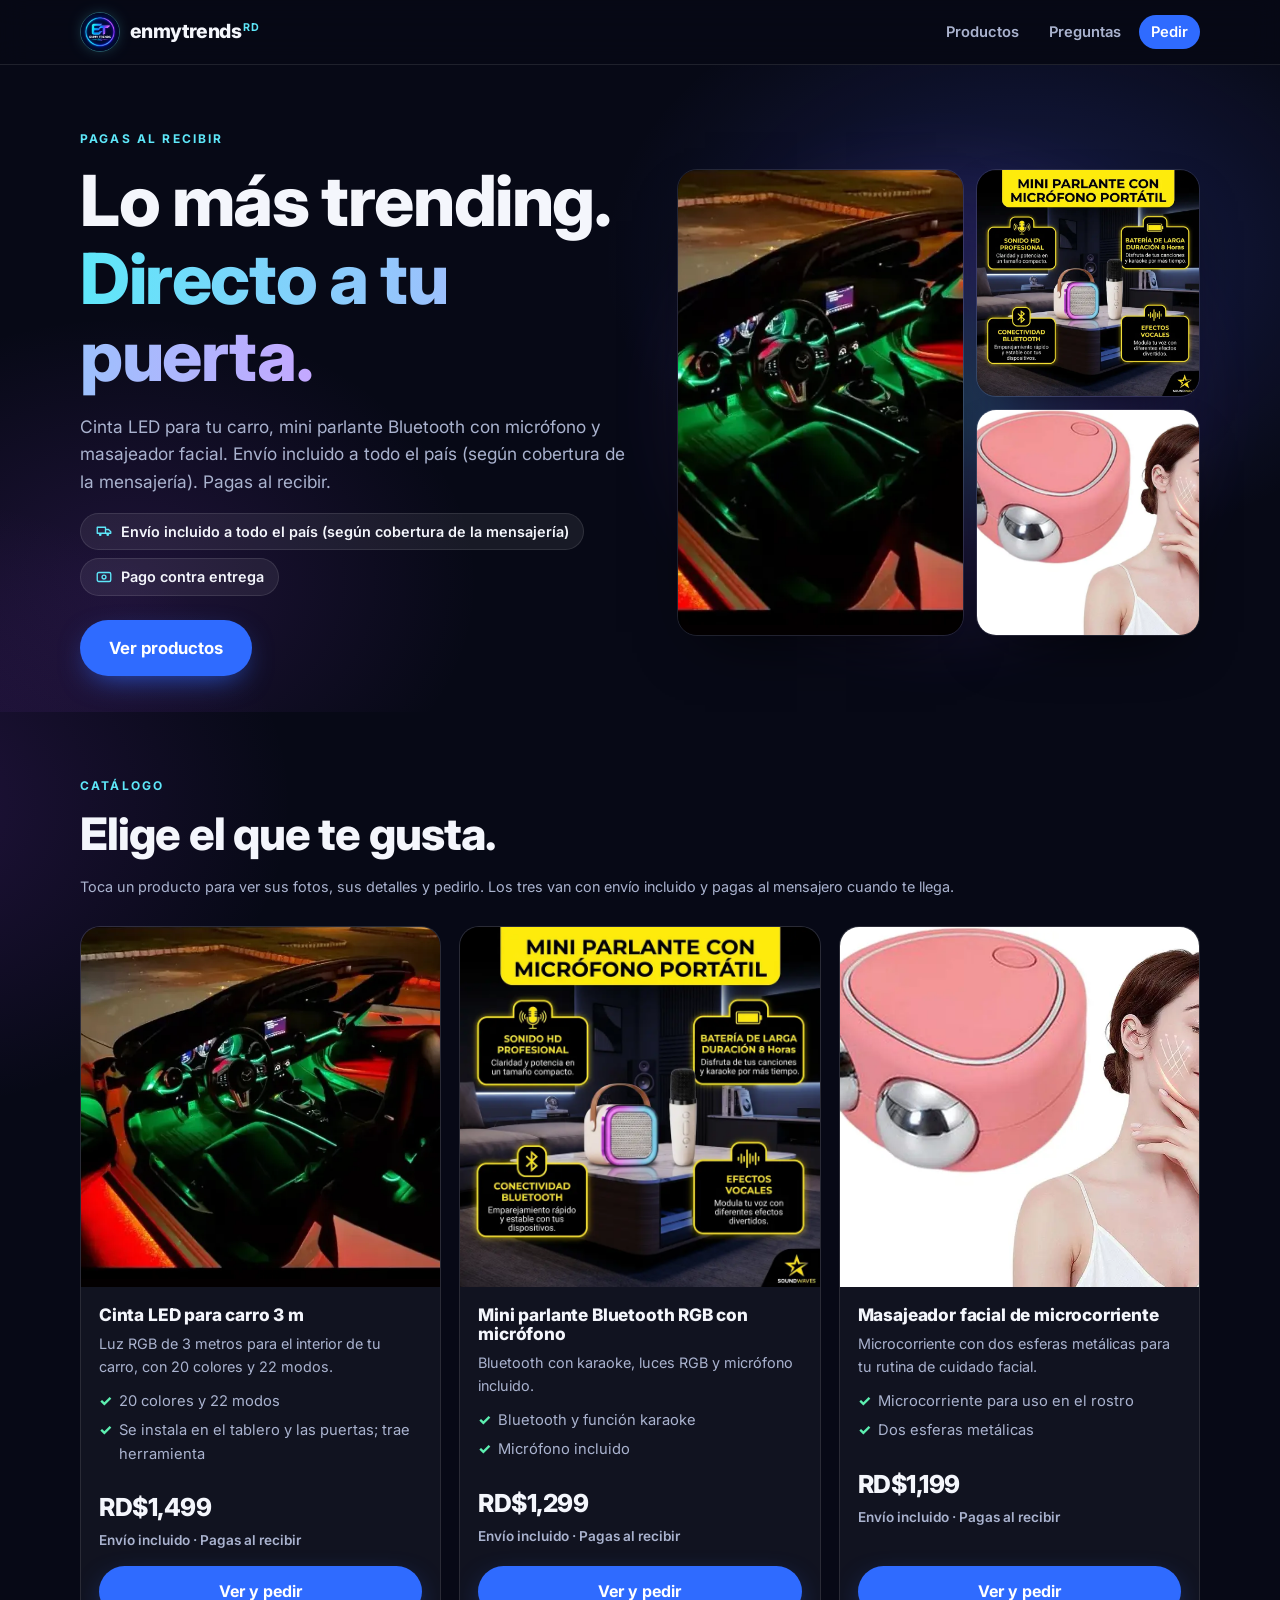
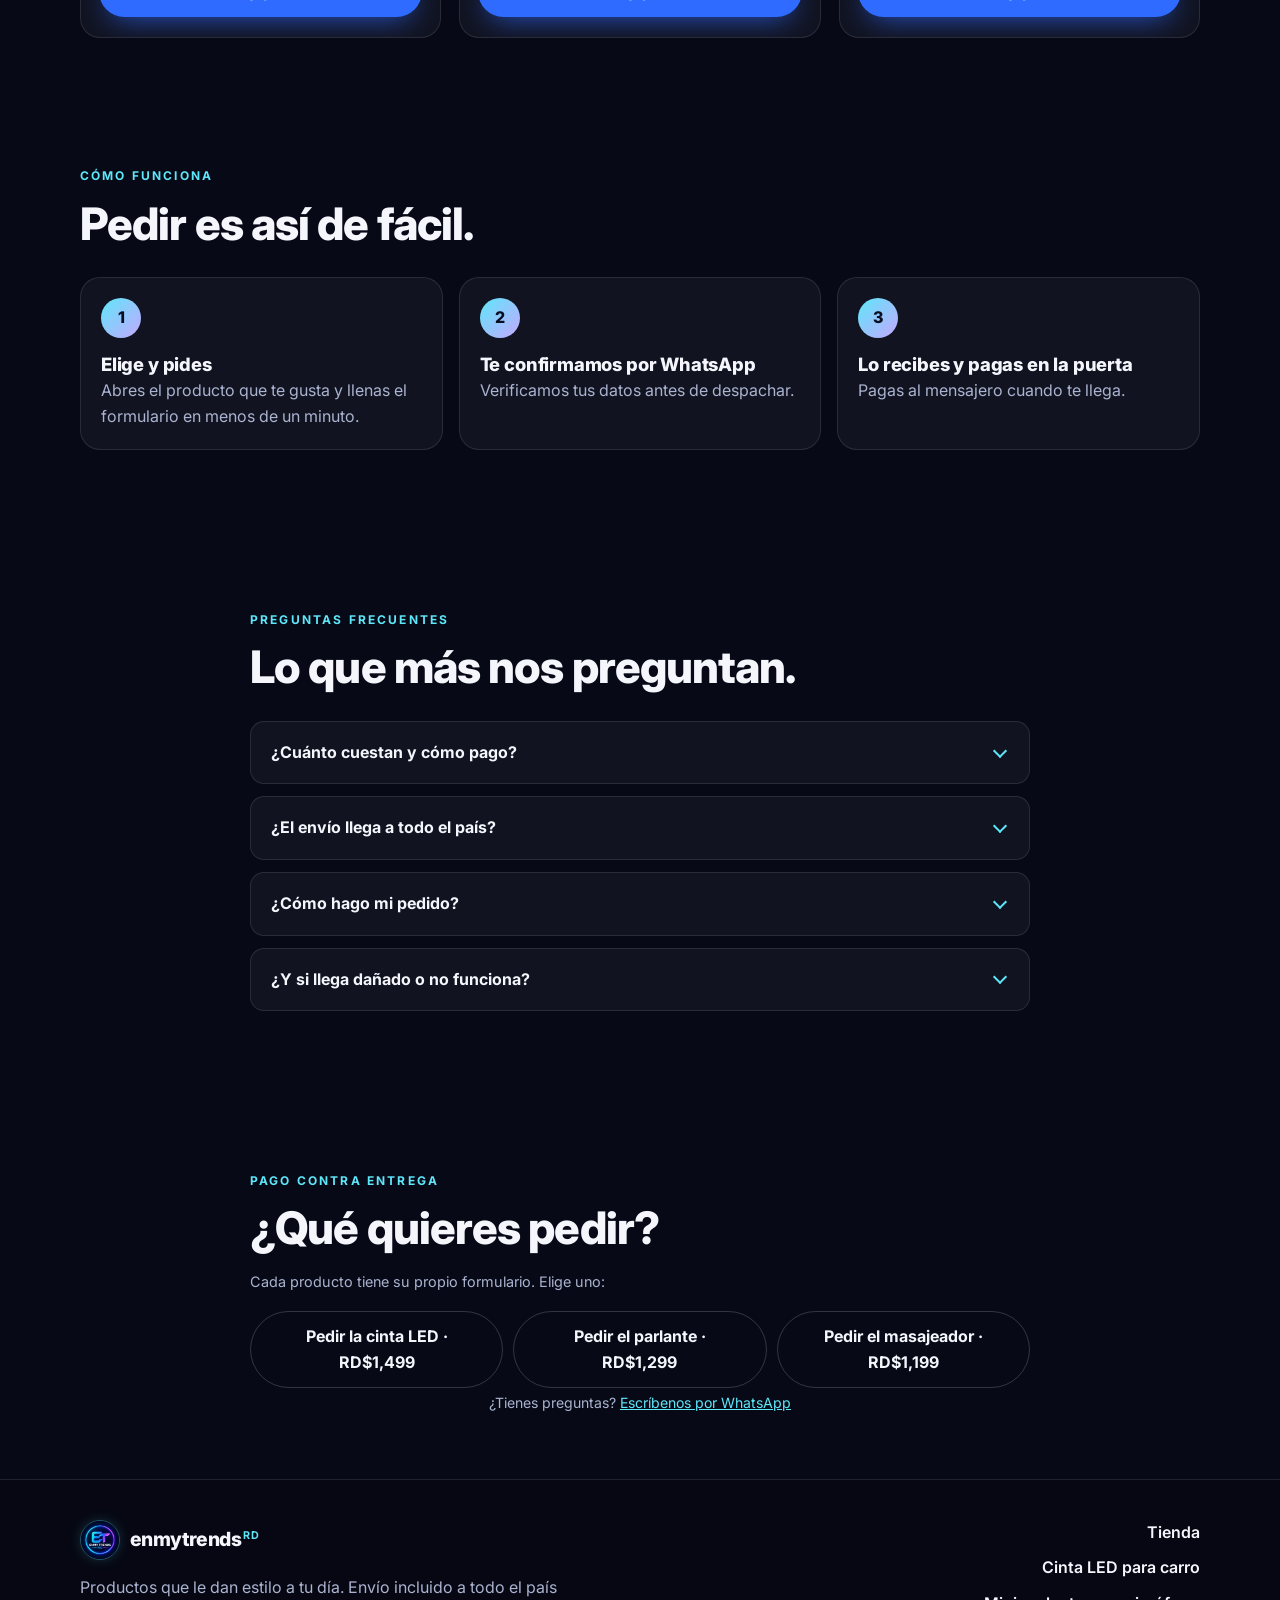
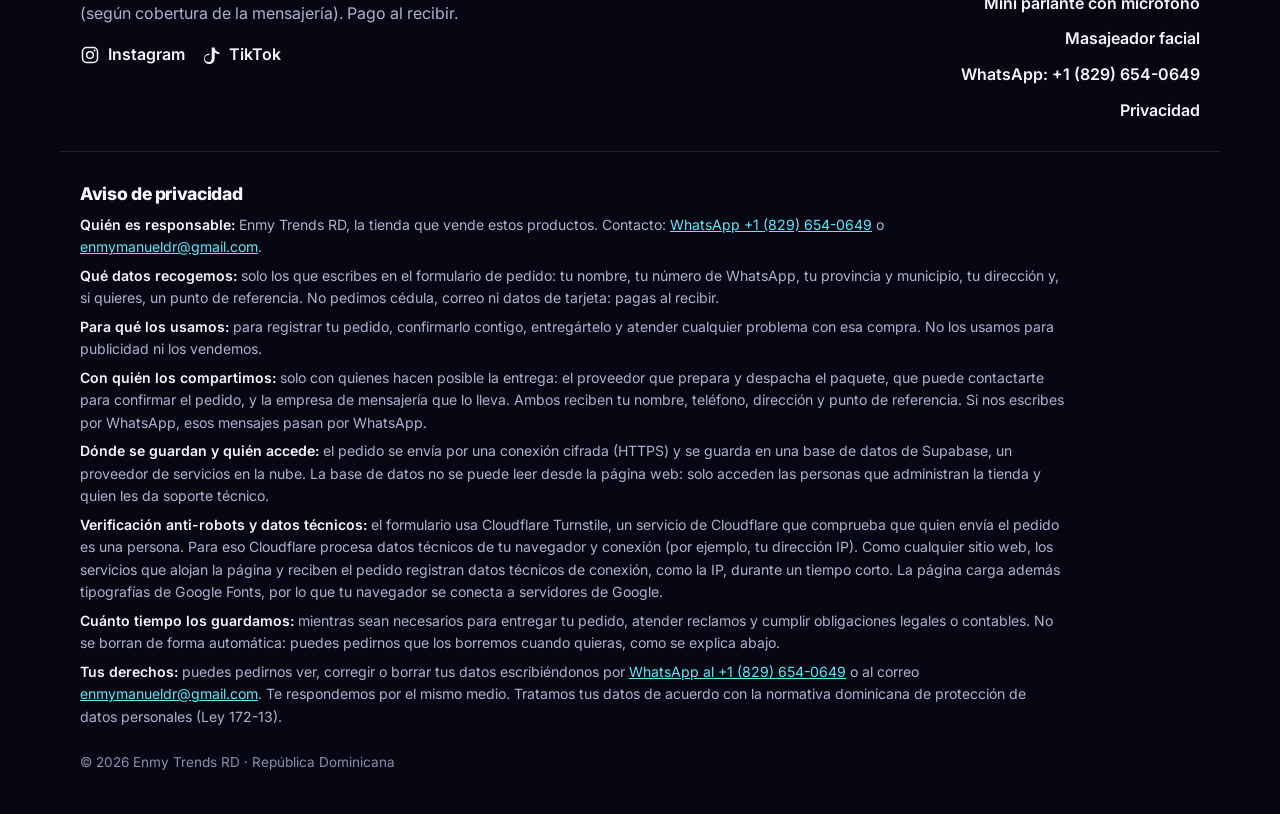
==== commit 6aebf3cd: "Unifica la promesa de envío, añade Instagram y TikTok en el pie y cambia la foto principal del parla" ====
--- a/index.html
+++ b/index.html
@@ -4,7 +4,7 @@
   <meta charset="utf-8">
   <meta name="viewport" content="width=device-width, initial-scale=1, viewport-fit=cover">
   <title>Enmy Trends RD · Lo más trending, directo a tu puerta</title>
-  <meta name="description" content="Cinta LED para carro, mini parlante Bluetooth RGB con micrófono y masajeador facial. Envío incluido y pagas al recibir en toda República Dominicana.">
+  <meta name="description" content="Cinta LED para carro, mini parlante Bluetooth RGB con micrófono y masajeador facial. Envío incluido a todo el país (según cobertura de la mensajería). Pagas al recibir.">
   <meta name="robots" content="index, follow">
   <meta name="theme-color" content="#070916">
   <meta name="color-scheme" content="dark">
@@ -15,18 +15,18 @@
   <meta property="og:site_name" content="Enmy Trends RD">
   <meta property="og:url" content="https://enmytrendsrd.com/">
   <meta property="og:title" content="Enmy Trends RD · Lo más trending, directo a tu puerta">
-  <meta property="og:description" content="Cinta LED para carro, mini parlante Bluetooth RGB con micrófono y masajeador facial. Envío incluido y pagas al recibir en toda República Dominicana.">
+  <meta property="og:description" content="Cinta LED para carro, mini parlante Bluetooth RGB con micrófono y masajeador facial. Envío incluido a todo el país (según cobertura de la mensajería). Pagas al recibir.">
   <meta property="og:image" content="https://enmytrendsrd.com/assets/og-image.jpg">
   <meta property="og:image:secure_url" content="https://enmytrendsrd.com/assets/og-image.jpg">
   <meta property="og:image:type" content="image/jpeg">
   <meta property="og:image:width" content="1200">
   <meta property="og:image:height" content="630">
-  <meta property="og:image:alt" content="Enmy Trends RD: productos con envío incluido y pago al recibir en República Dominicana">
+  <meta property="og:image:alt" content="Enmy Trends RD: Envío incluido a todo el país (según cobertura de la mensajería). Pago al recibir.">
   <meta name="twitter:card" content="summary_large_image">
   <meta name="twitter:title" content="Enmy Trends RD · Lo más trending, directo a tu puerta">
-  <meta name="twitter:description" content="Cinta LED para carro, mini parlante Bluetooth RGB con micrófono y masajeador facial. Envío incluido y pagas al recibir en toda República Dominicana.">
+  <meta name="twitter:description" content="Cinta LED para carro, mini parlante Bluetooth RGB con micrófono y masajeador facial. Envío incluido a todo el país (según cobertura de la mensajería). Pagas al recibir.">
   <meta name="twitter:image" content="https://enmytrendsrd.com/assets/og-image.jpg">
-  <meta name="twitter:image:alt" content="Enmy Trends RD: productos con envío incluido y pago al recibir en República Dominicana">
+  <meta name="twitter:image:alt" content="Enmy Trends RD: Envío incluido a todo el país (según cobertura de la mensajería). Pago al recibir.">
 
   <script type="application/ld+json">
 {
@@ -35,7 +35,7 @@
   "name": "Enmy Trends RD",
   "url": "https://enmytrendsrd.com/",
   "inLanguage": "es-DO",
-  "description": "Cinta LED para carro, mini parlante Bluetooth RGB con micrófono y masajeador facial. Envío incluido y pagas al recibir en toda República Dominicana.",
+  "description": "Cinta LED para carro, mini parlante Bluetooth RGB con micrófono y masajeador facial. Envío incluido a todo el país (según cobertura de la mensajería). Pagas al recibir.",
   "isPartOf": {
     "@type": "WebSite",
     "name": "Enmy Trends RD",
@@ -46,7 +46,11 @@
     "name": "Enmy Trends RD",
     "url": "https://enmytrendsrd.com/",
     "telephone": "+1-829-654-0649",
-    "areaServed": "DO"
+    "areaServed": "DO",
+    "sameAs": [
+      "https://www.instagram.com/enmytrends/",
+      "https://www.tiktok.com/@enmytrends"
+    ]
   },
   "mainEntity": {
     "@type": "ItemList",
@@ -86,7 +90,7 @@
   <link href="https://fonts.googleapis.com/css2?family=Inter:wght@400;500;600;700;800&display=swap" rel="stylesheet">
   <link rel="preload" as="image" href="/assets/logo-enmytrends.webp" type="image/webp">
   <link rel="preload" as="image" href="/assets/cinta-led-carro-interior.webp" type="image/webp">
-  <link rel="stylesheet" href="/styles.css?v=20261110c">
+  <link rel="stylesheet" href="/styles.css?v=20261110d">
 </head>
 <body>
   <a class="skip-link" href="#contenido">Saltar al contenido</a>
@@ -111,11 +115,11 @@
     <section class="hero hero-store" aria-labelledby="hero-title">
       <div class="container hero-grid hero-store-grid">
         <div class="hero-copy">
-          <p class="eyebrow">Pagas al recibir en toda RD</p>
+          <p class="eyebrow">Pagas al recibir</p>
           <h1 id="hero-title">Lo más trending.<br><span class="grad">Directo a tu puerta.</span></h1>
-          <p class="lead">Cinta LED para tu carro, mini parlante Bluetooth con micrófono y masajeador facial. El envío va incluido y pagas al recibir en toda República Dominicana.</p>
+          <p class="lead">Cinta LED para tu carro, mini parlante Bluetooth con micrófono y masajeador facial. Envío incluido a todo el país (según cobertura de la mensajería). Pagas al recibir.</p>
           <ul class="chips" aria-label="Condiciones">
-            <li class="chip"><svg aria-hidden="true" viewBox="0 0 24 24"><path d="M3 7h11v8H3zM14 10h4l3 3v2h-7z" fill="none" stroke="currentColor" stroke-width="1.8" stroke-linejoin="round"/><circle cx="7" cy="17" r="1.8" fill="currentColor"/><circle cx="17" cy="17" r="1.8" fill="currentColor"/></svg>Envío incluido a toda RD</li>
+            <li class="chip"><svg aria-hidden="true" viewBox="0 0 24 24"><path d="M3 7h11v8H3zM14 10h4l3 3v2h-7z" fill="none" stroke="currentColor" stroke-width="1.8" stroke-linejoin="round"/><circle cx="7" cy="17" r="1.8" fill="currentColor"/><circle cx="17" cy="17" r="1.8" fill="currentColor"/></svg>Envío incluido a todo el país (según cobertura de la mensajería)</li>
             <li class="chip"><svg aria-hidden="true" viewBox="0 0 24 24"><rect x="3" y="6" width="18" height="12" rx="2" fill="none" stroke="currentColor" stroke-width="1.8"/><circle cx="12" cy="12" r="2.6" fill="none" stroke="currentColor" stroke-width="1.8"/></svg>Pago contra entrega</li>
           </ul>
           <a href="#productos" class="btn btn-primary btn-lg">Ver productos</a>
@@ -123,7 +127,7 @@
         <figure class="hero-media hero-mosaic" aria-hidden="true">
           <div class="hero-glow"></div>
           <img src="/assets/cinta-led-carro-interior.webp" width="800" height="638" alt="" decoding="async">
-          <img src="/assets/parlante-rgb-04.webp" width="499" height="500" alt="" decoding="async">
+          <img src="/assets/parlante-rgb-01.webp" width="788" height="800" alt="" decoding="async">
           <img src="/assets/masajeador-01.webp" width="800" height="624" alt="" decoding="async">
         </figure>
       </div>
@@ -151,7 +155,7 @@
 
           <article class="product-card" id="producto-parlante-rgb-micro">
             <a class="card-link" href="/parlante/" tabindex="-1" aria-hidden="true">
-              <img src="/assets/parlante-rgb-04.webp" width="499" height="500" alt="Mini parlante beige con asa, aro de luces RGB y micrófono incluido" loading="lazy" decoding="async">
+              <img src="/assets/parlante-rgb-01.webp" width="788" height="800" alt="Mini parlante con luces RGB y micrófono portátil sobre una mesa, en una sala" loading="lazy" decoding="async">
             </a>
             <div class="product-body">
               <h3><a href="/parlante/">Mini parlante Bluetooth RGB con micrófono</a></h3>
@@ -202,7 +206,7 @@
           </details>
           <details>
             <summary>¿El envío llega a todo el país?</summary>
-            <p>Enviamos a toda República Dominicana, sujeto a la cobertura de mensajería. El tiempo de entrega depende de tu provincia; te lo confirmamos por WhatsApp antes del envío.</p>
+            <p>Envío incluido a todo el país (según cobertura de la mensajería). El tiempo de entrega depende de tu provincia; te lo confirmamos por WhatsApp antes del envío.</p>
           </details>
           <details>
             <summary>¿Cómo hago mi pedido?</summary>
@@ -238,7 +242,11 @@
           <img class="logo-mark" src="/assets/logo-enmytrends.webp" width="256" height="256" alt="" decoding="async">
           <span class="logo-word">enmytrends<sup>RD</sup></span>
         </p>
-        <p class="footer-text">Productos que le dan estilo a tu día. Envío incluido y pago al recibir en República Dominicana, sujeto a cobertura.</p>
+        <p class="footer-text">Productos que le dan estilo a tu día. Envío incluido a todo el país (según cobertura de la mensajería). Pago al recibir.</p>
+        <ul class="footer-social">
+          <li><a href="https://www.instagram.com/enmytrends/" target="_blank" rel="noopener" aria-label="Enmy Trends en Instagram"><svg aria-hidden="true" viewBox="0 0 24 24" width="20" height="20"><rect x="3" y="3" width="18" height="18" rx="5" fill="none" stroke="currentColor" stroke-width="1.8"/><circle cx="12" cy="12" r="4" fill="none" stroke="currentColor" stroke-width="1.8"/><circle cx="17.5" cy="6.5" r="1.2" fill="currentColor"/></svg><span>Instagram</span></a></li>
+          <li><a href="https://www.tiktok.com/@enmytrends" target="_blank" rel="noopener" aria-label="Enmy Trends en TikTok"><svg aria-hidden="true" viewBox="0 0 24 24" width="20" height="20"><path fill="currentColor" d="M14.2 3h2.15A6.2 6.2 0 0 0 22 8.7V11a8.3 8.3 0 0 1-5.65-2.15V16.4A6.4 6.4 0 1 1 10 10.1v2.25a4.15 4.15 0 1 0 2.85 3.95V3z"/></svg><span>TikTok</span></a></li>
+        </ul>
       </div>
       <ul class="footer-links">
         <li><a href="/">Tienda</a></li>
@@ -246,7 +254,6 @@
         <li><a href="/parlante/">Mini parlante con micrófono</a></li>
         <li><a href="/masajeador/">Masajeador facial</a></li>
         <li><a class="wa-link" href="https://wa.me/18296540649" target="_blank" rel="noopener">WhatsApp: +1 (829) 654-0649</a></li>
-        <li id="instagram-item" hidden><a id="instagram-link" href="#" target="_blank" rel="noopener">Instagram</a></li>
         <li><a href="#privacidad">Privacidad</a></li>
       </ul>
     </div>
@@ -266,7 +273,7 @@
     </div>
   </footer>
 
-  <script src="/locations.js?v=20261110c" defer></script>
-  <script src="/script.js?v=20261110c" defer></script>
+  <script src="/locations.js?v=20261110d" defer></script>
+  <script src="/script.js?v=20261110d" defer></script>
 </body>
 </html>
--- a/styles.css
+++ b/styles.css
@@ -65,8 +65,8 @@
 .nw{white-space:nowrap}
 [id]{scroll-margin-top:76px}
 .chips{display:flex;flex-wrap:wrap;gap:8px;list-style:none;padding:0;margin:0 0 24px}
-.chip{display:inline-flex;align-items:center;gap:8px;padding:8px 14px;border-radius:999px;background:var(--surface-2);border:1px solid var(--border);font-size:.9rem;font-weight:600}
-.chip svg{width:18px;height:18px;color:var(--cyan)}
+.chip{display:inline-flex;align-items:center;gap:8px;padding:8px 14px;border-radius:22px;background:var(--surface-2);border:1px solid var(--border);font-size:.9rem;font-weight:600;white-space:normal;max-width:100%;line-height:1.35}
+.chip svg{width:18px;height:18px;flex:0 0 18px;color:var(--cyan)}
 .hero-media{position:relative;margin:0}
 .hero-media img{position:relative;width:100%;border-radius:24px;border:1px solid var(--border);aspect-ratio:800/638;object-fit:cover;box-shadow:0 30px 80px -30px rgba(0,0,0,.8)}
 .hero-glow{position:absolute;inset:0;background:radial-gradient(closest-side,rgba(94,231,249,.25),rgba(140,90,255,.18) 55%,transparent);filter:blur(30px);z-index:0}
@@ -364,7 +364,7 @@
   .hero-mosaic .hero-glow{inset:-8%;opacity:.9}
   .hero-mosaic img{position:relative;width:100%;height:100%;object-fit:cover;border-radius:20px;border:1px solid var(--border);aspect-ratio:auto;box-shadow:0 24px 60px -28px rgba(0,0,0,.8)}
   .hero-mosaic img:first-of-type{grid-row:1/-1;min-height:420px}
-  .hero-copy .chips{flex-wrap:nowrap}
+  .hero-copy .chips{flex-wrap:wrap}
 }
 @media (max-width:959px){
   .hero-mosaic{display:none}
@@ -403,3 +403,12 @@
   .pdp-grid{grid-template-columns:1.05fr 1fr;gap:48px}
   .pdp .pgallery{position:sticky;top:88px}
 }
+
+/* v16: redes en el pie y chip de envío que puede partir en dos líneas */
+.footer-social{list-style:none;padding:0;margin:16px 0 0;display:flex;flex-wrap:wrap;gap:10px 16px}
+.footer-social a{display:inline-flex;align-items:center;gap:8px;color:var(--text);text-decoration:none;font-weight:600}
+.footer-social a:hover,.footer-social a:focus-visible{color:var(--cyan)}
+.footer-social svg{width:20px;height:20px;flex:0 0 20px}
+@media (min-width:768px){
+  .footer-social{justify-content:flex-start}
+}
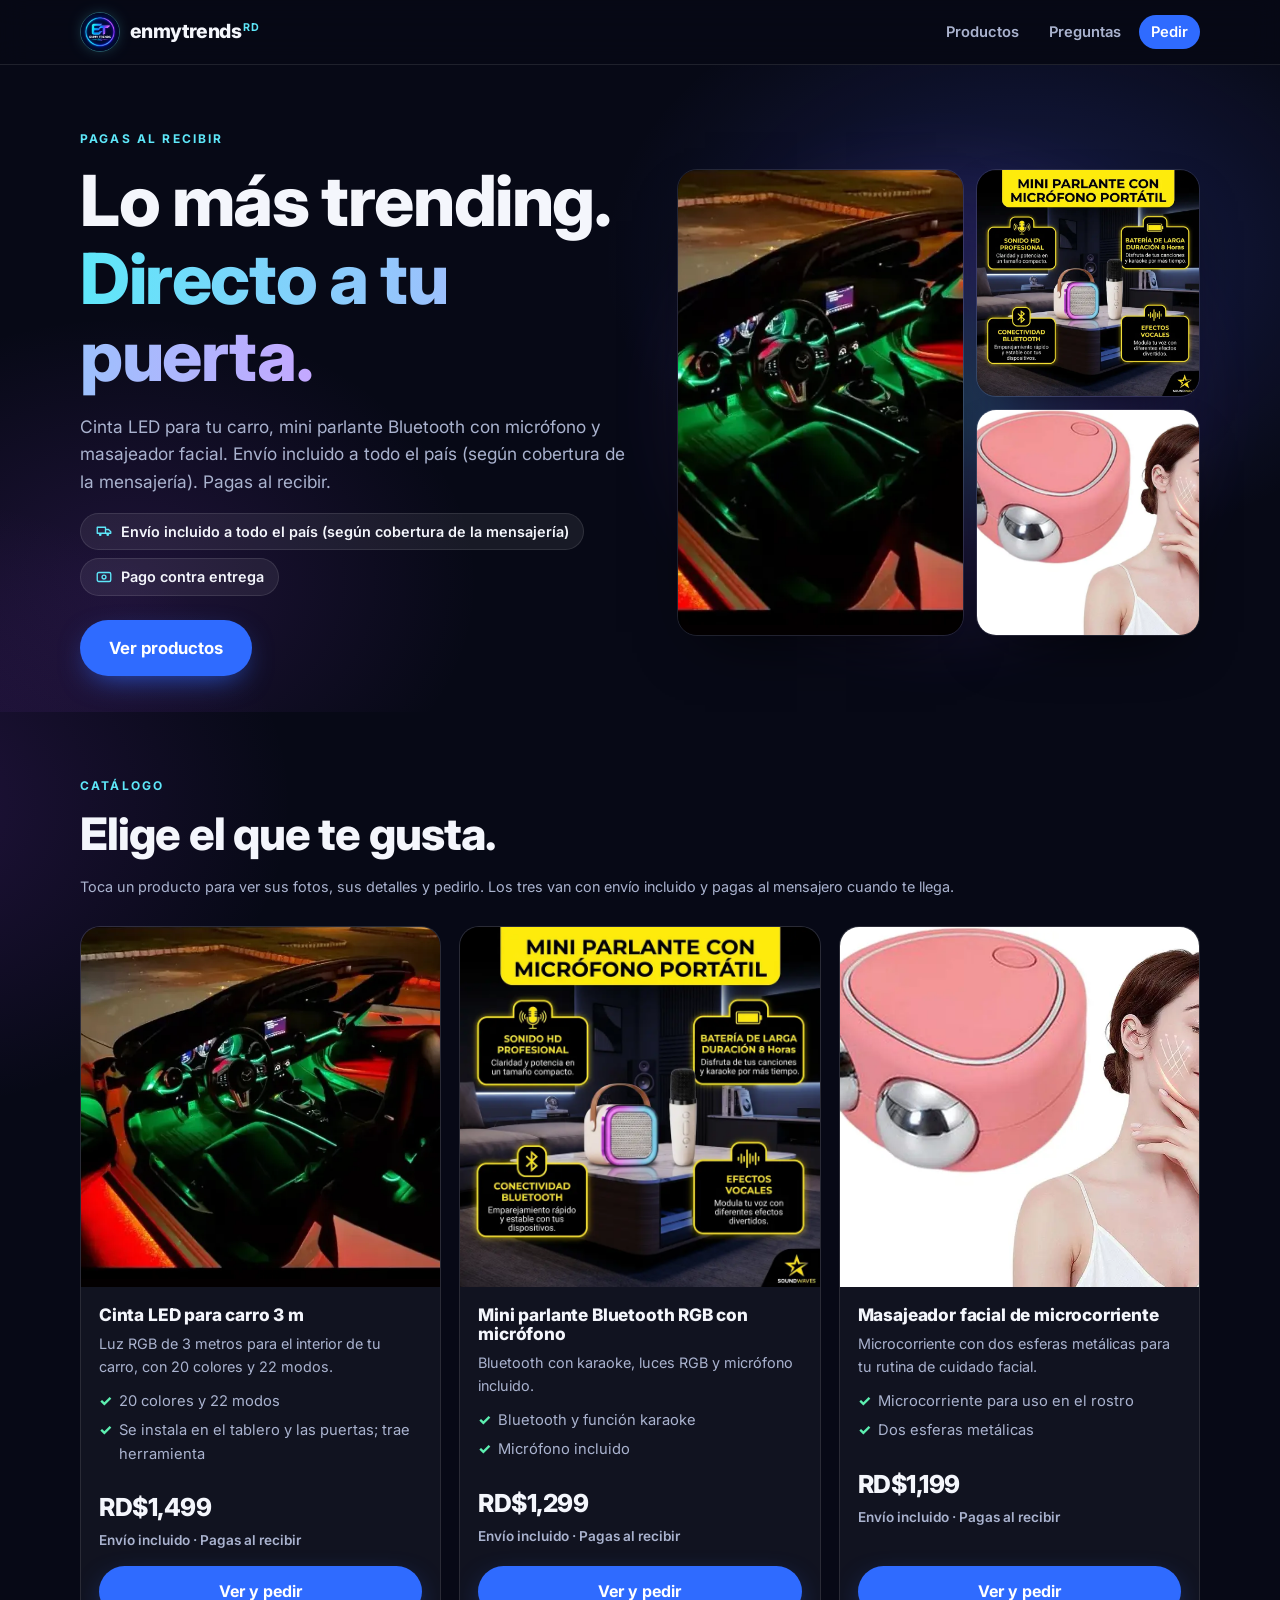
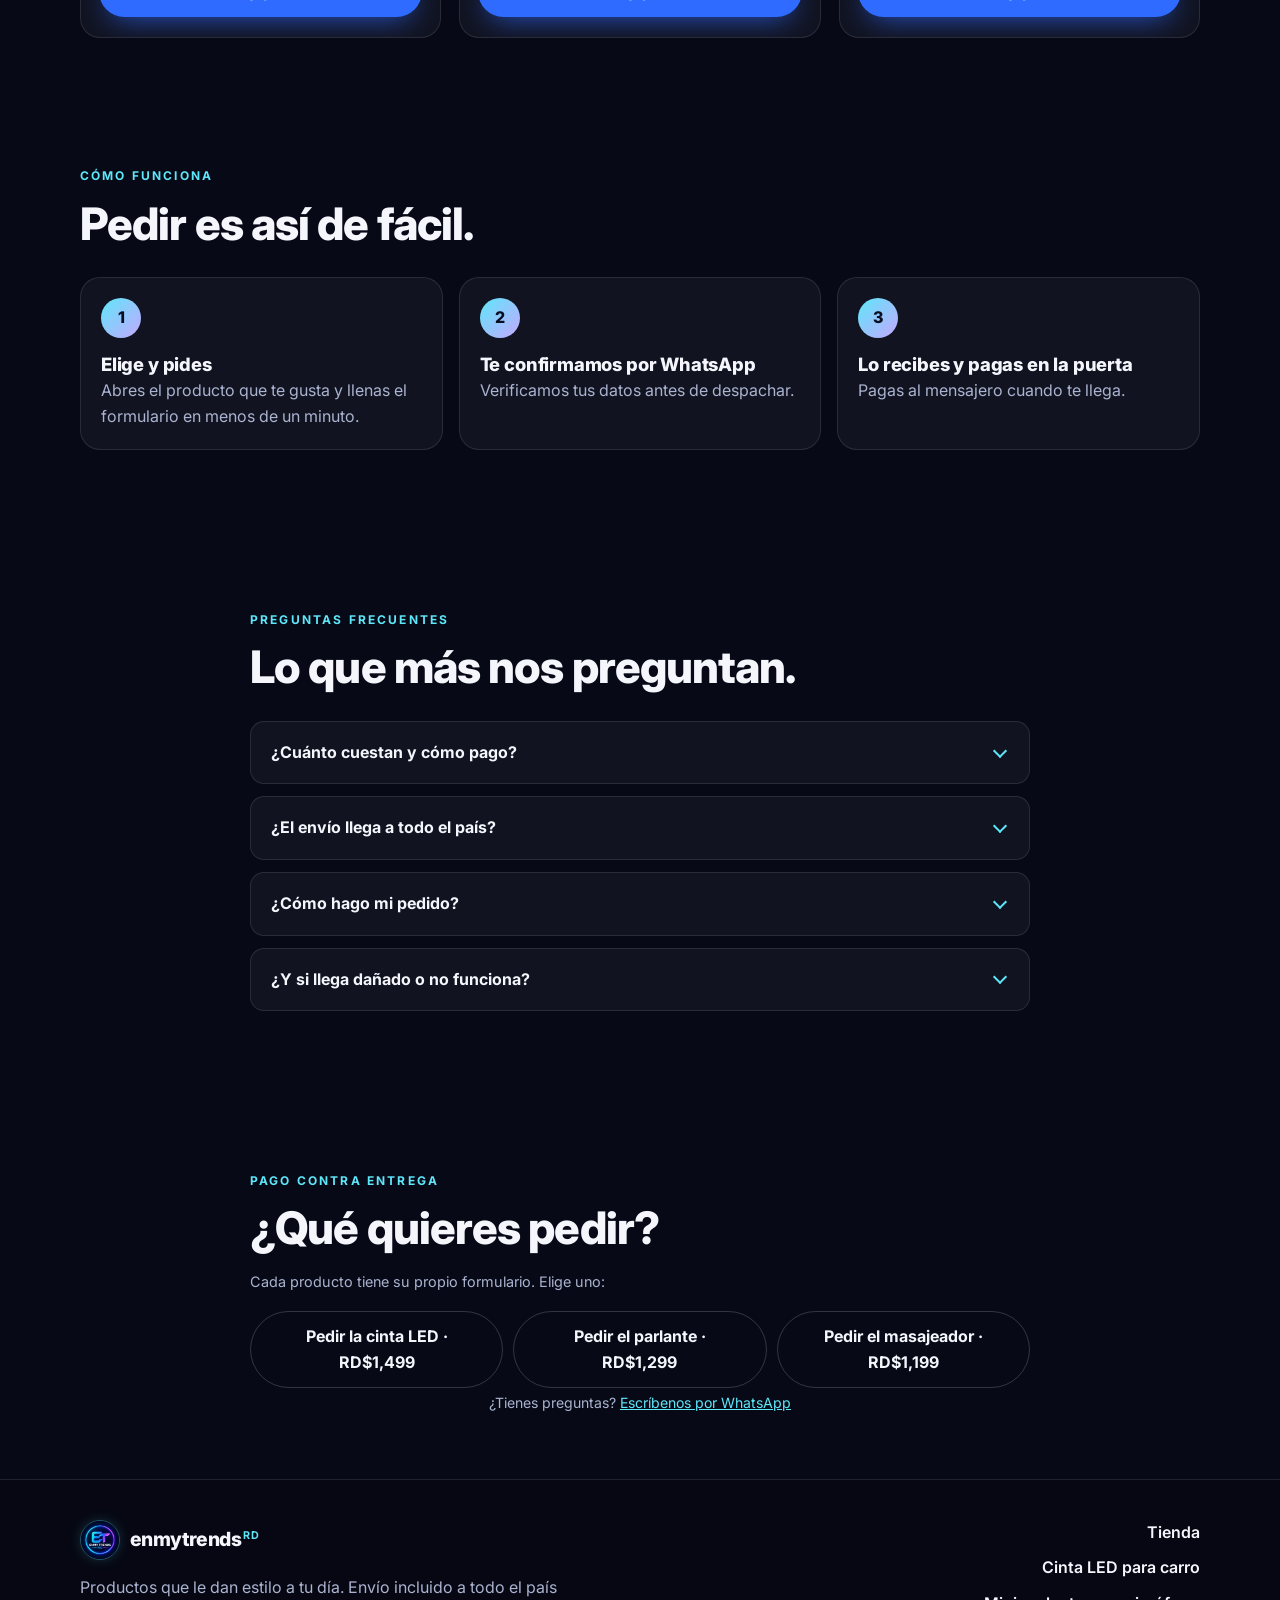
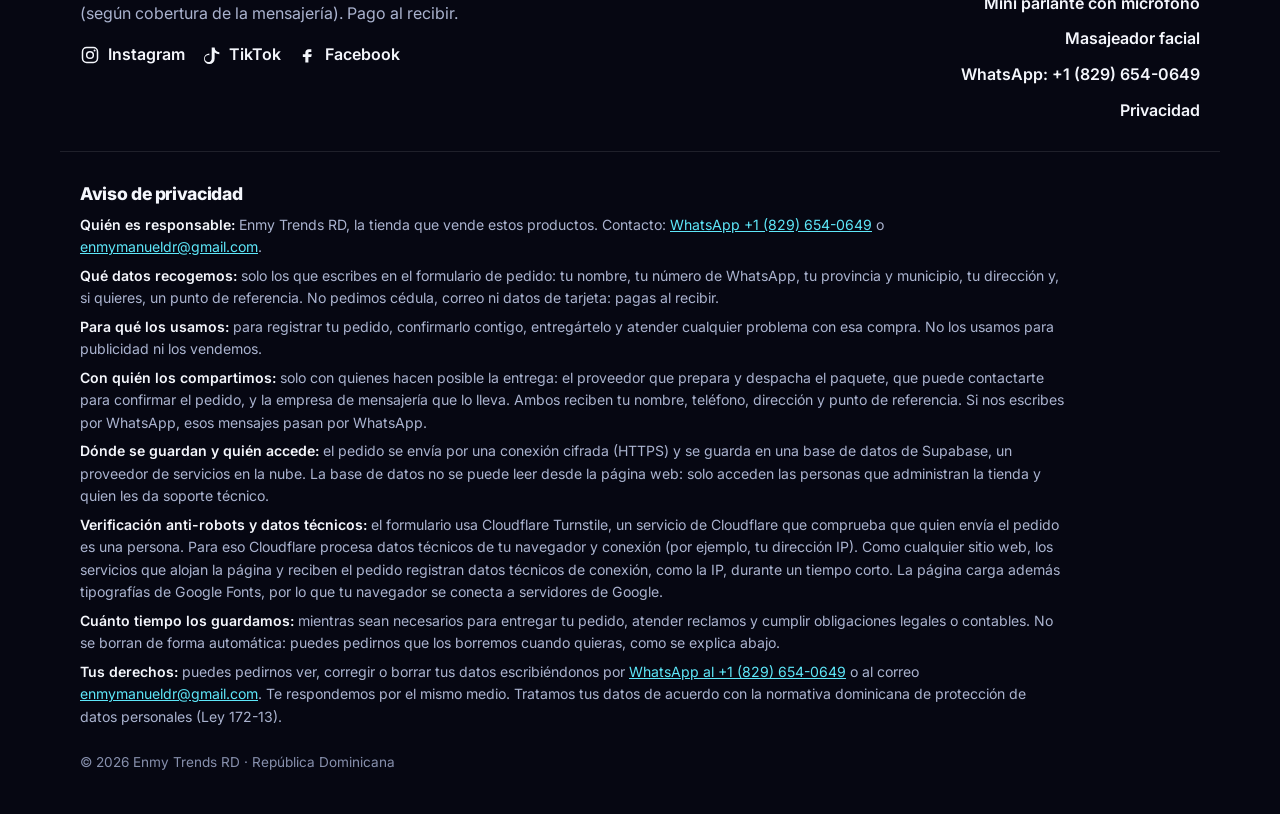
==== commit 68bd90b3: "Añade el enlace de Facebook al pie y al JSON-LD. La página https://www.facebook.com/profile.php?id=6" ====
--- a/index.html
+++ b/index.html
@@ -49,7 +49,8 @@
     "areaServed": "DO",
     "sameAs": [
       "https://www.instagram.com/enmytrends/",
-      "https://www.tiktok.com/@enmytrends"
+      "https://www.tiktok.com/@enmytrends",
+      "https://www.facebook.com/profile.php?id=61596457679814"
     ]
   },
   "mainEntity": {
@@ -90,7 +91,7 @@
   <link href="https://fonts.googleapis.com/css2?family=Inter:wght@400;500;600;700;800&display=swap" rel="stylesheet">
   <link rel="preload" as="image" href="/assets/logo-enmytrends.webp" type="image/webp">
   <link rel="preload" as="image" href="/assets/cinta-led-carro-interior.webp" type="image/webp">
-  <link rel="stylesheet" href="/styles.css?v=20261110d">
+  <link rel="stylesheet" href="/styles.css?v=20261110e">
 </head>
 <body>
   <a class="skip-link" href="#contenido">Saltar al contenido</a>
@@ -246,6 +247,7 @@
         <ul class="footer-social">
           <li><a href="https://www.instagram.com/enmytrends/" target="_blank" rel="noopener" aria-label="Enmy Trends en Instagram"><svg aria-hidden="true" viewBox="0 0 24 24" width="20" height="20"><rect x="3" y="3" width="18" height="18" rx="5" fill="none" stroke="currentColor" stroke-width="1.8"/><circle cx="12" cy="12" r="4" fill="none" stroke="currentColor" stroke-width="1.8"/><circle cx="17.5" cy="6.5" r="1.2" fill="currentColor"/></svg><span>Instagram</span></a></li>
           <li><a href="https://www.tiktok.com/@enmytrends" target="_blank" rel="noopener" aria-label="Enmy Trends en TikTok"><svg aria-hidden="true" viewBox="0 0 24 24" width="20" height="20"><path fill="currentColor" d="M14.2 3h2.15A6.2 6.2 0 0 0 22 8.7V11a8.3 8.3 0 0 1-5.65-2.15V16.4A6.4 6.4 0 1 1 10 10.1v2.25a4.15 4.15 0 1 0 2.85 3.95V3z"/></svg><span>TikTok</span></a></li>
+          <li><a href="https://www.facebook.com/profile.php?id=61596457679814" target="_blank" rel="noopener" aria-label="Enmy Trends en Facebook"><svg aria-hidden="true" viewBox="0 0 24 24" width="20" height="20"><path fill="currentColor" d="M14 8.5h3.2V5h-3.2C11.7 5 10 6.7 10 9.2V11H7v3.5h3V21h3.7v-6.5H17L17.8 11H13.7V9.2c0-.5.3-.7.8-.7z"/></svg><span>Facebook</span></a></li>
         </ul>
       </div>
       <ul class="footer-links">
@@ -273,7 +275,7 @@
     </div>
   </footer>
 
-  <script src="/locations.js?v=20261110d" defer></script>
-  <script src="/script.js?v=20261110d" defer></script>
+  <script src="/locations.js?v=20261110e" defer></script>
+  <script src="/script.js?v=20261110e" defer></script>
 </body>
 </html>
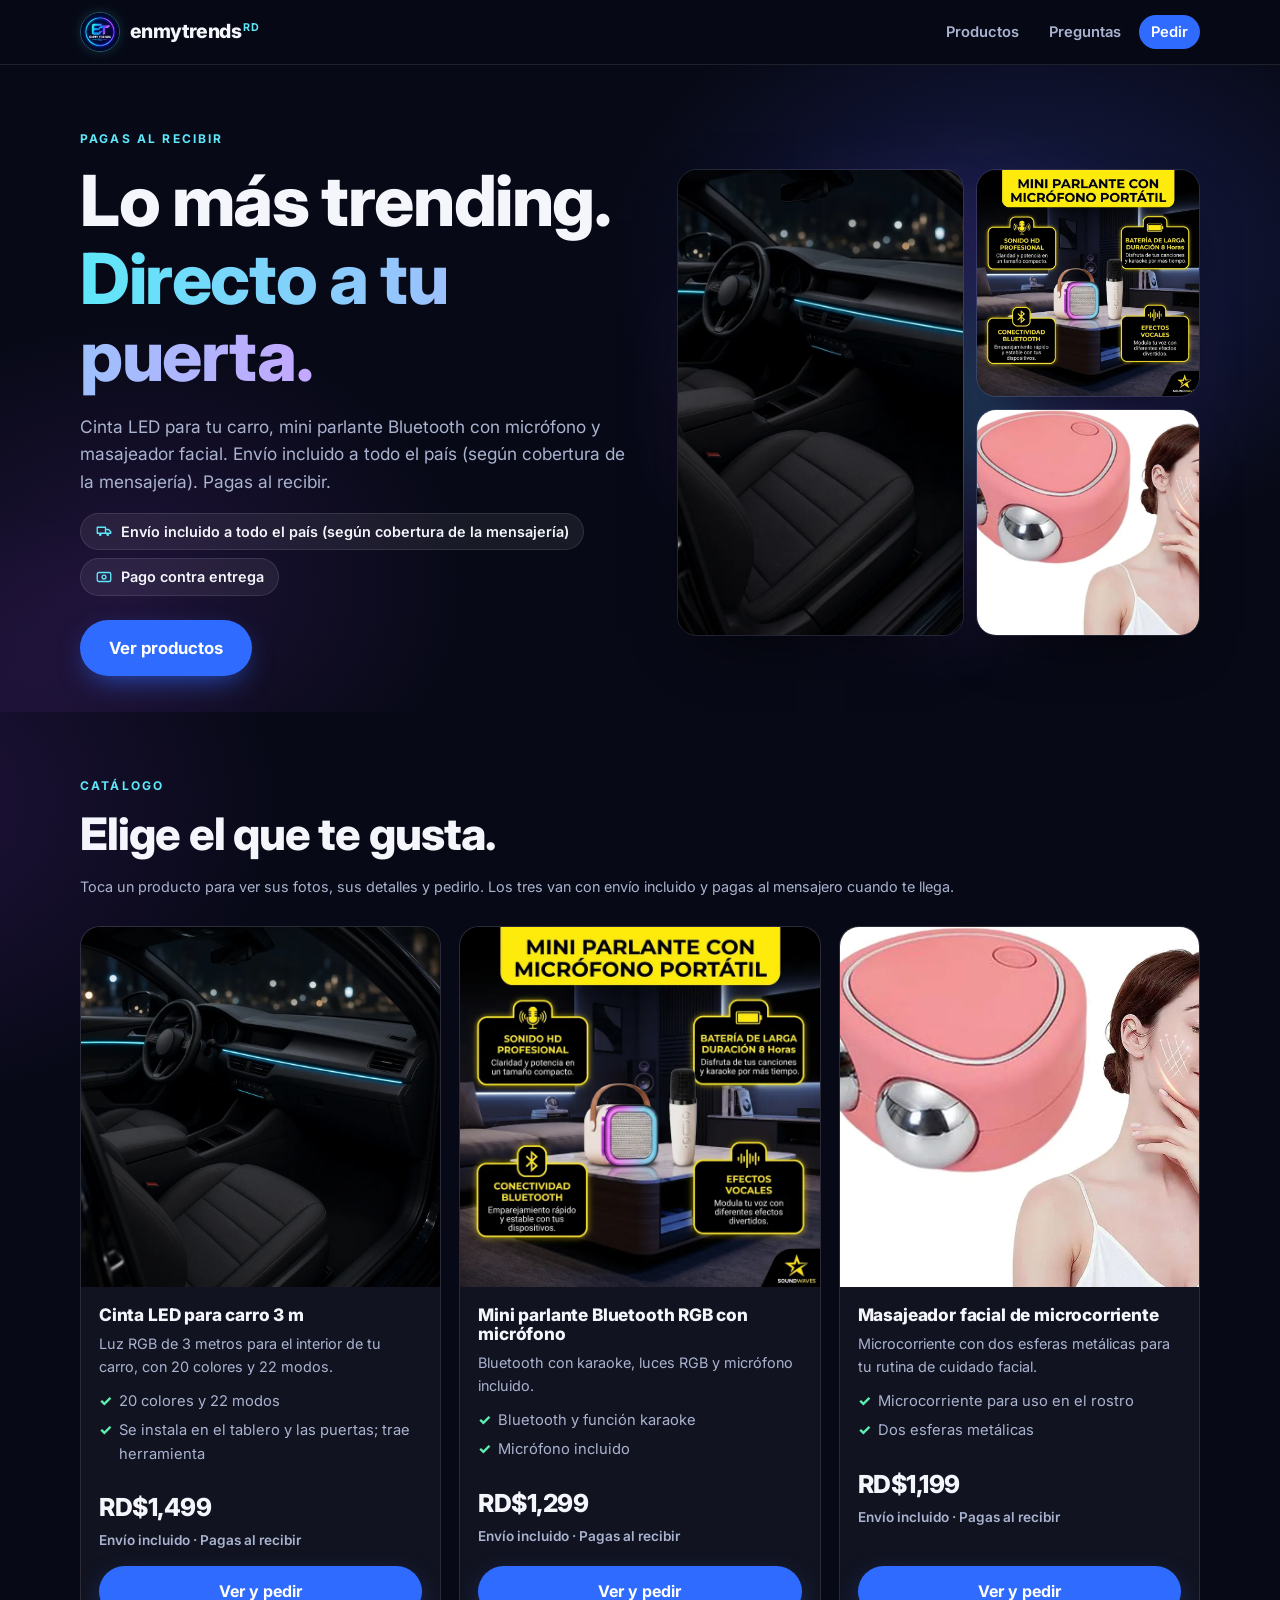
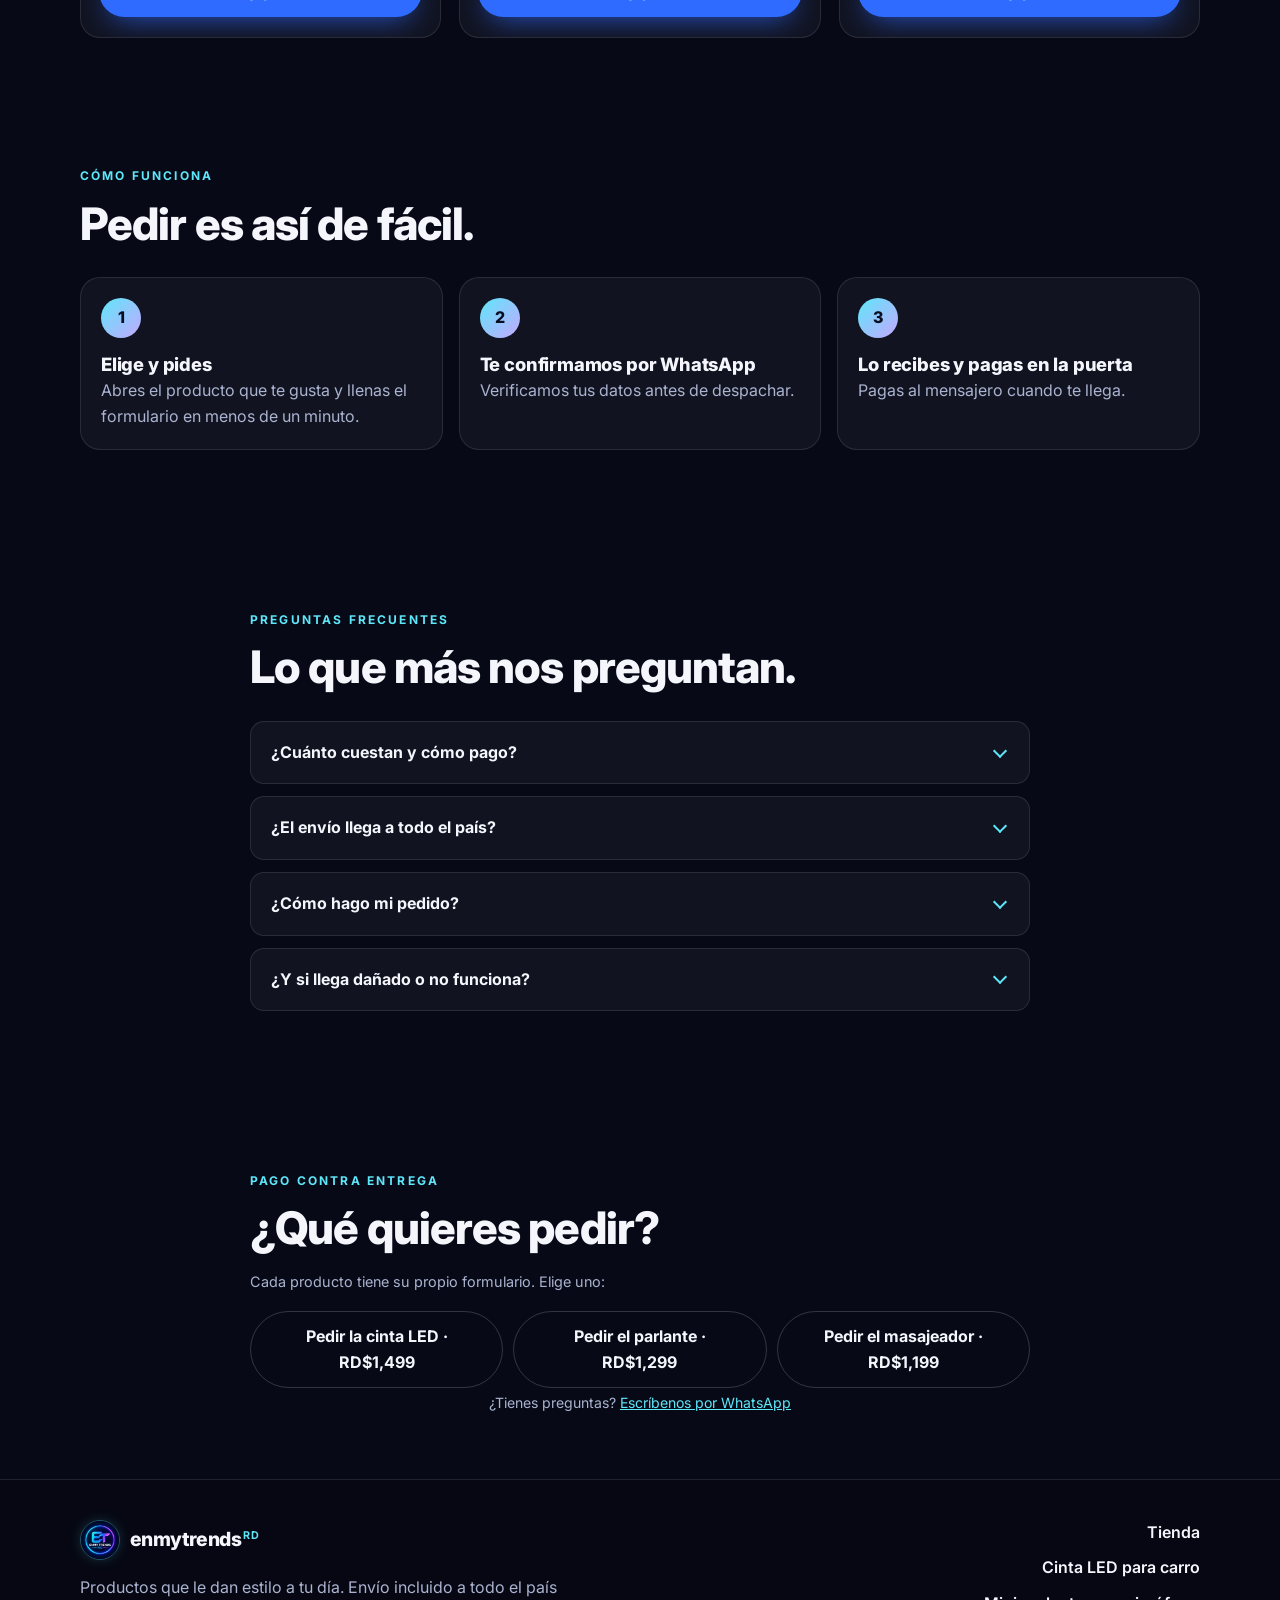
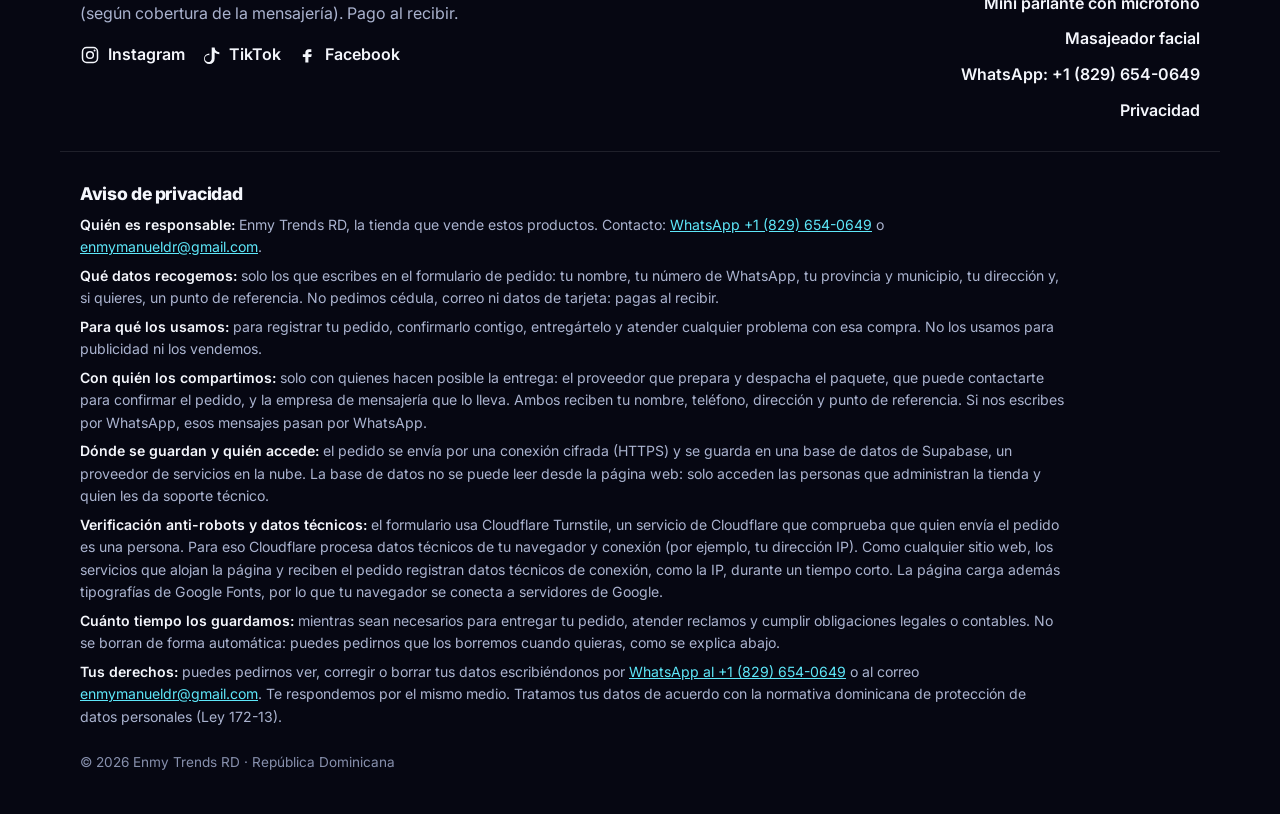
==== commit f309857b: "v19: galería nueva de la cinta LED (portada, ambiente, close-up, accesorios e instalación). Cache-bu" ====
--- a/index.html
+++ b/index.html
@@ -90,8 +90,8 @@
   <link rel="preconnect" href="https://fonts.gstatic.com" crossorigin>
   <link href="https://fonts.googleapis.com/css2?family=Inter:wght@400;500;600;700;800&display=swap" rel="stylesheet">
   <link rel="preload" as="image" href="/assets/logo-enmytrends.webp" type="image/webp">
-  <link rel="preload" as="image" href="/assets/cinta-led-carro-interior.webp" type="image/webp">
-  <link rel="stylesheet" href="/styles.css?v=20261110e">
+  <link rel="preload" as="image" href="/assets/cinta-led-portada.webp" type="image/webp">
+  <link rel="stylesheet" href="/styles.css?v=20261113a">
 </head>
 <body>
   <a class="skip-link" href="#contenido">Saltar al contenido</a>
@@ -127,7 +127,7 @@
         </div>
         <figure class="hero-media hero-mosaic" aria-hidden="true">
           <div class="hero-glow"></div>
-          <img src="/assets/cinta-led-carro-interior.webp" width="800" height="638" alt="" decoding="async">
+          <img src="/assets/cinta-led-portada-4x5.webp" width="864" height="1080" alt="" decoding="async">
           <img src="/assets/parlante-rgb-01.webp" width="788" height="800" alt="" decoding="async">
           <img src="/assets/masajeador-01.webp" width="800" height="624" alt="" decoding="async">
         </figure>
@@ -143,7 +143,7 @@
 
           <article class="product-card" id="producto-led-auto-rgb">
             <a class="card-link" href="/cinta-led/" tabindex="-1" aria-hidden="true">
-              <img src="/assets/cinta-led-carro-interior.webp" width="800" height="638" alt="Interior de un carro de noche iluminado con líneas de luz verde en el tablero y las puertas" fetchpriority="high" decoding="async">
+              <img src="/assets/cinta-led-portada.webp" width="1024" height="1024" alt="Interior de un carro de noche con una línea de luz cian en el tablero y un tramo de la puerta" fetchpriority="high" decoding="async">
             </a>
             <div class="product-body">
               <h3><a href="/cinta-led/">Cinta LED para carro 3 m</a></h3>
@@ -275,7 +275,7 @@
     </div>
   </footer>
 
-  <script src="/locations.js?v=20261110e" defer></script>
-  <script src="/script.js?v=20261110e" defer></script>
+  <script src="/locations.js?v=20261113a" defer></script>
+  <script src="/script.js?v=20261113a" defer></script>
 </body>
 </html>
--- a/styles.css
+++ b/styles.css
@@ -245,7 +245,7 @@
 /* v3: audit fixes */
 .order-fields{border:0;margin:0;padding:0;min-width:0}
 .order-fields:disabled{opacity:.45}
-.order-fields:disabled input,.order-fields:disabled select,.order-fields:disabled .btn{cursor:not-allowed}
+.order-fields:disabled input,.order-fields:disabled select,.order-fields:disabled .btn,.order-fields:disabled .qty-btn{cursor:not-allowed}
 .order-fields:disabled .btn-primary{box-shadow:none;transform:none;background:#3a4469}
 .orders-closed{margin-bottom:20px;padding:16px 18px;border-radius:14px;background:linear-gradient(135deg,rgba(94,231,249,.10),rgba(196,168,255,.12));border:1px solid rgba(94,231,249,.30);text-align:center}
 .orders-closed p{margin:0;color:var(--muted)}
@@ -412,3 +412,59 @@
 @media (min-width:768px){
   .footer-social{justify-content:flex-start}
 }
+
+/* v17: selector de cantidad 1–5 */
+.qty-field{margin-bottom:20px}
+.qty-control{display:inline-flex;align-items:center;gap:6px;padding:4px;border:1px solid var(--border-2);border-radius:14px;background:rgba(5,7,18,.6);max-width:100%}
+.qty-btn{flex:none;box-sizing:border-box;width:48px;height:48px;min-width:48px;min-height:48px;padding:0;border:0;border-radius:10px;background:var(--surface-2);color:var(--text);font:inherit;font-size:1.45rem;font-weight:700;line-height:1;cursor:pointer;display:inline-flex;align-items:center;justify-content:center}
+.qty-btn:hover:not(:disabled){background:rgba(94,231,249,.16);color:var(--cyan)}
+.qty-btn:disabled{opacity:.38;cursor:not-allowed}
+.qty-control input[name="cantidad"],.qty-control #f-cantidad{width:3.4em;min-width:3.4em;min-height:48px;padding:0;margin:0;border:0;border-radius:8px;background:transparent;box-shadow:none;text-align:center;font-weight:800;font-size:1.2rem;font-variant-numeric:tabular-nums;-moz-appearance:textfield;appearance:textfield}
+.qty-control input[name="cantidad"]:focus,.qty-control #f-cantidad:focus{outline:none;box-shadow:0 0 0 3px rgba(94,231,249,.25)}
+.qty-control input[name="cantidad"]::-webkit-outer-spin-button,
+.qty-control input[name="cantidad"]::-webkit-inner-spin-button{appearance:none;margin:0;-webkit-appearance:none}
+.order-total{display:flex;align-items:baseline;justify-content:space-between;flex-wrap:wrap;gap:6px 12px;margin:8px 0 14px;padding:14px 4px 4px;border-top:1px solid var(--border)}
+.order-total-label{font-weight:600;color:var(--muted)}
+.order-total strong,#order-total-value{font-size:1.5rem;font-weight:800;letter-spacing:-.02em}
+.order-total-note{color:var(--muted);font-size:.88rem;width:100%;margin:0}
+@media (max-width:359px){
+  .qty-btn{width:46px;height:46px;min-width:46px;min-height:46px}
+}
+
+/* v18: pedido en pantalla aparte (#pedido). Celular: pantalla completa. Computadora: panel centrado. */
+.checkout{position:fixed;inset:0;z-index:90;display:none;overflow-y:auto;overscroll-behavior:contain;-webkit-overflow-scrolling:touch;background:var(--bg);padding:0}
+.checkout.is-open{display:block}
+html.checkout-open{scroll-behavior:auto}
+html.checkout-open body{position:fixed;left:0;right:0;width:100%;overflow:hidden}
+.checkout-panel{position:relative;min-height:100%;background:var(--bg-2);display:flex;flex-direction:column}
+.checkout-top{position:sticky;top:0;z-index:2;display:flex;align-items:center;gap:10px;padding:10px 12px;padding-top:calc(10px + env(safe-area-inset-top));background:rgba(11,15,36,.94);backdrop-filter:blur(14px);-webkit-backdrop-filter:blur(14px);border-bottom:1px solid var(--border)}
+.checkout-back{display:inline-flex;align-items:center;gap:4px;min-height:44px;padding:8px 14px 8px 8px;border-radius:999px;color:var(--text);text-decoration:none;font-weight:700;font-size:.95rem;background:var(--surface-2);border:1px solid var(--border)}
+.checkout-back:hover{background:rgba(94,231,249,.12);color:var(--cyan)}
+.checkout-back svg{flex:none}
+.checkout-title{flex:1;margin:0;font-size:1.1rem;font-weight:800;letter-spacing:-.01em;text-align:center}
+.checkout-title:focus{outline:none}
+.checkout-badge{flex:none;font-size:.72rem;font-weight:700;color:var(--ok);background:rgba(94,240,177,.10);border:1px solid rgba(94,240,177,.30);padding:5px 10px;border-radius:999px;white-space:nowrap}
+.checkout-body{padding:16px 16px calc(28px + env(safe-area-inset-bottom))}
+.checkout-product{display:flex;gap:14px;align-items:center;padding:12px;background:var(--surface);border:1px solid var(--border);border-radius:var(--radius-sm)}
+.checkout-product img{flex:none;width:84px;height:84px;margin:0;aspect-ratio:1/1;object-fit:cover;border-radius:12px;border:1px solid var(--border)}
+.checkout-product-info{min-width:0}
+.checkout-product .summary-name{line-height:1.3}
+.checkout-product .summary-meta{font-size:.85rem}
+.summary-unit{margin:4px 0 0;display:flex;align-items:baseline;flex-wrap:wrap;gap:4px 8px}
+.summary-unit strong{font-size:1.25rem;font-weight:800}
+.summary-unit span{color:var(--muted);font-size:.82rem}
+.checkout .summary-points{margin:10px 0 14px;padding:10px 4px 0;border-top:0}
+.checkout-form{padding:18px;background:var(--surface);border:1px solid var(--border);border-radius:var(--radius)}
+.checkout .summary-eta{margin:14px 4px 0;text-align:center}
+#state-success .state-actions{margin-top:18px}
+@media (min-width:720px){
+  .checkout{background:rgba(3,4,12,.72);backdrop-filter:blur(6px);-webkit-backdrop-filter:blur(6px);padding:40px 20px}
+  .checkout-panel{max-width:620px;min-height:0;margin:0 auto;border:1px solid var(--border-2);border-radius:24px;overflow:clip;box-shadow:0 40px 120px -30px rgba(0,0,0,.9)}
+  .checkout-top{padding:14px 18px}
+  .checkout-body{padding:22px 26px 28px}
+  .checkout-form{padding:24px}
+}
+@media (max-width:359px){
+  .checkout-badge{display:none}
+  .checkout-product img{width:68px;height:68px}
+}
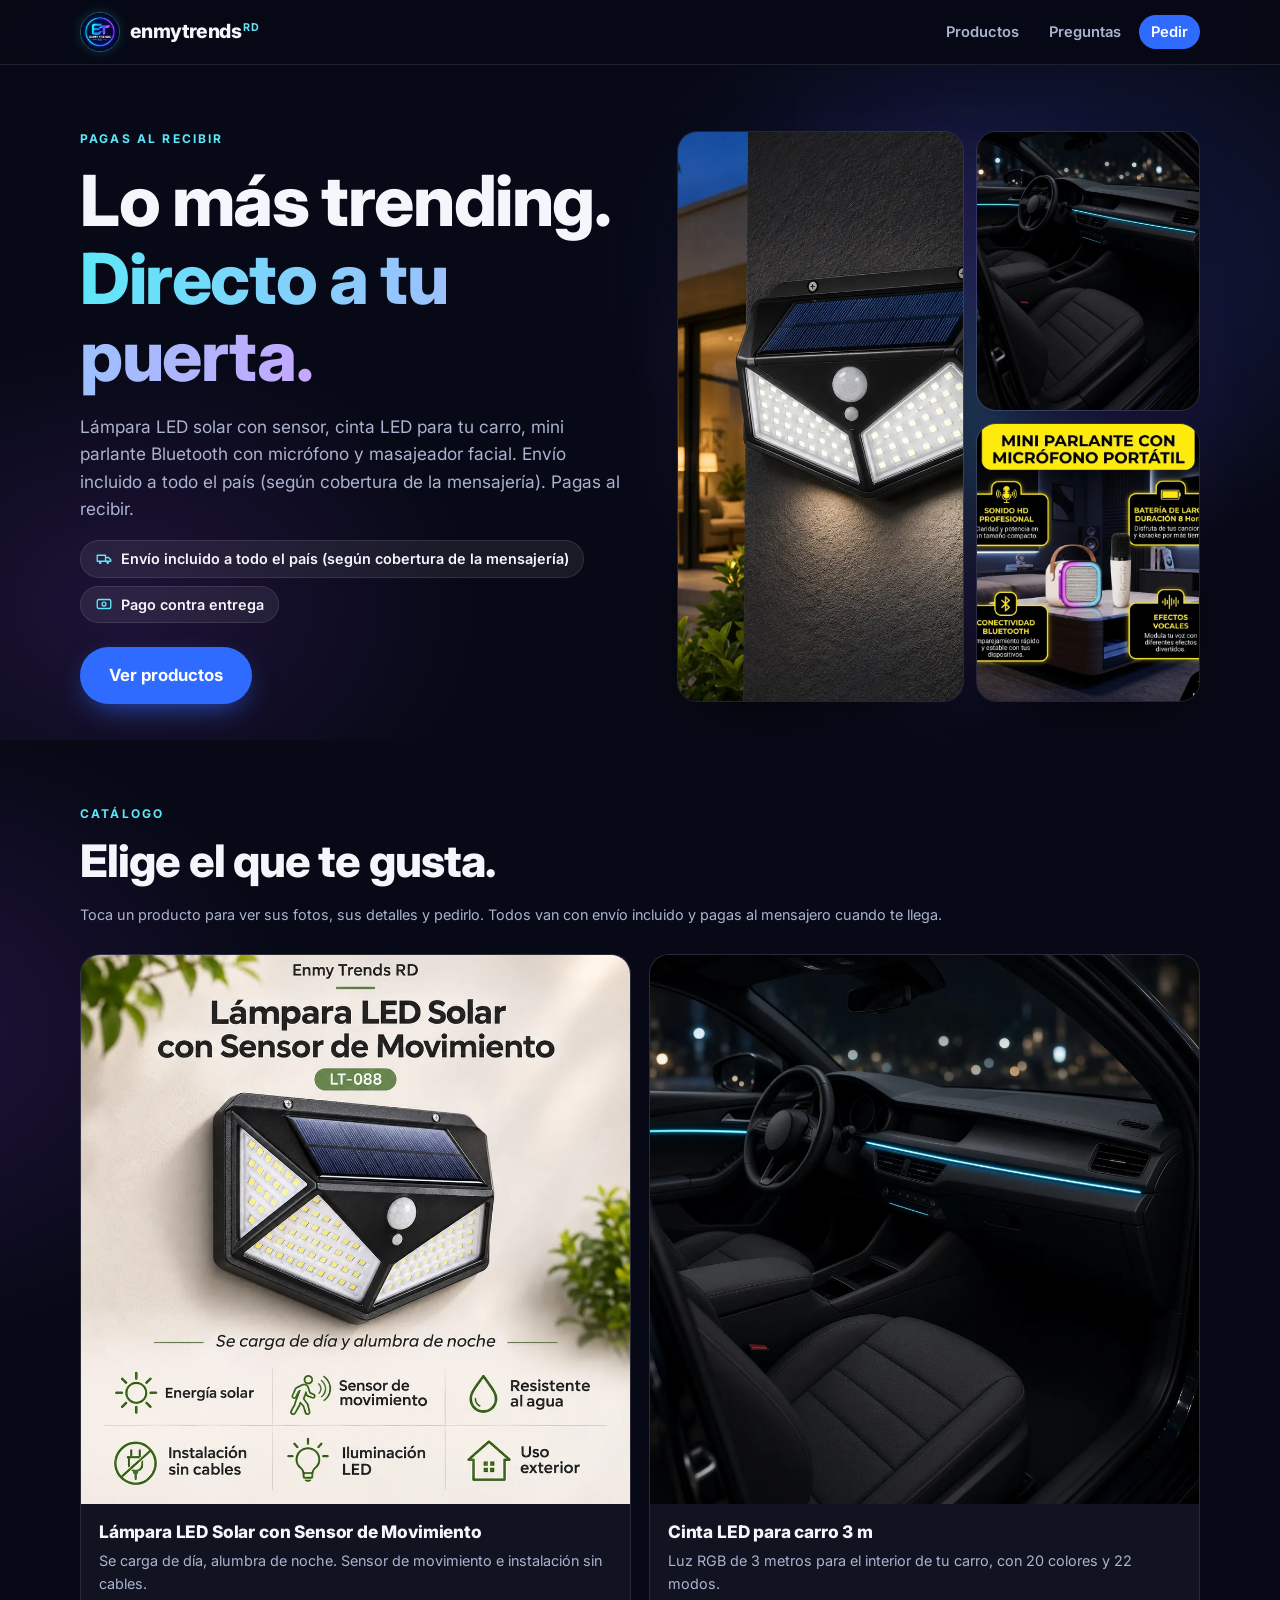
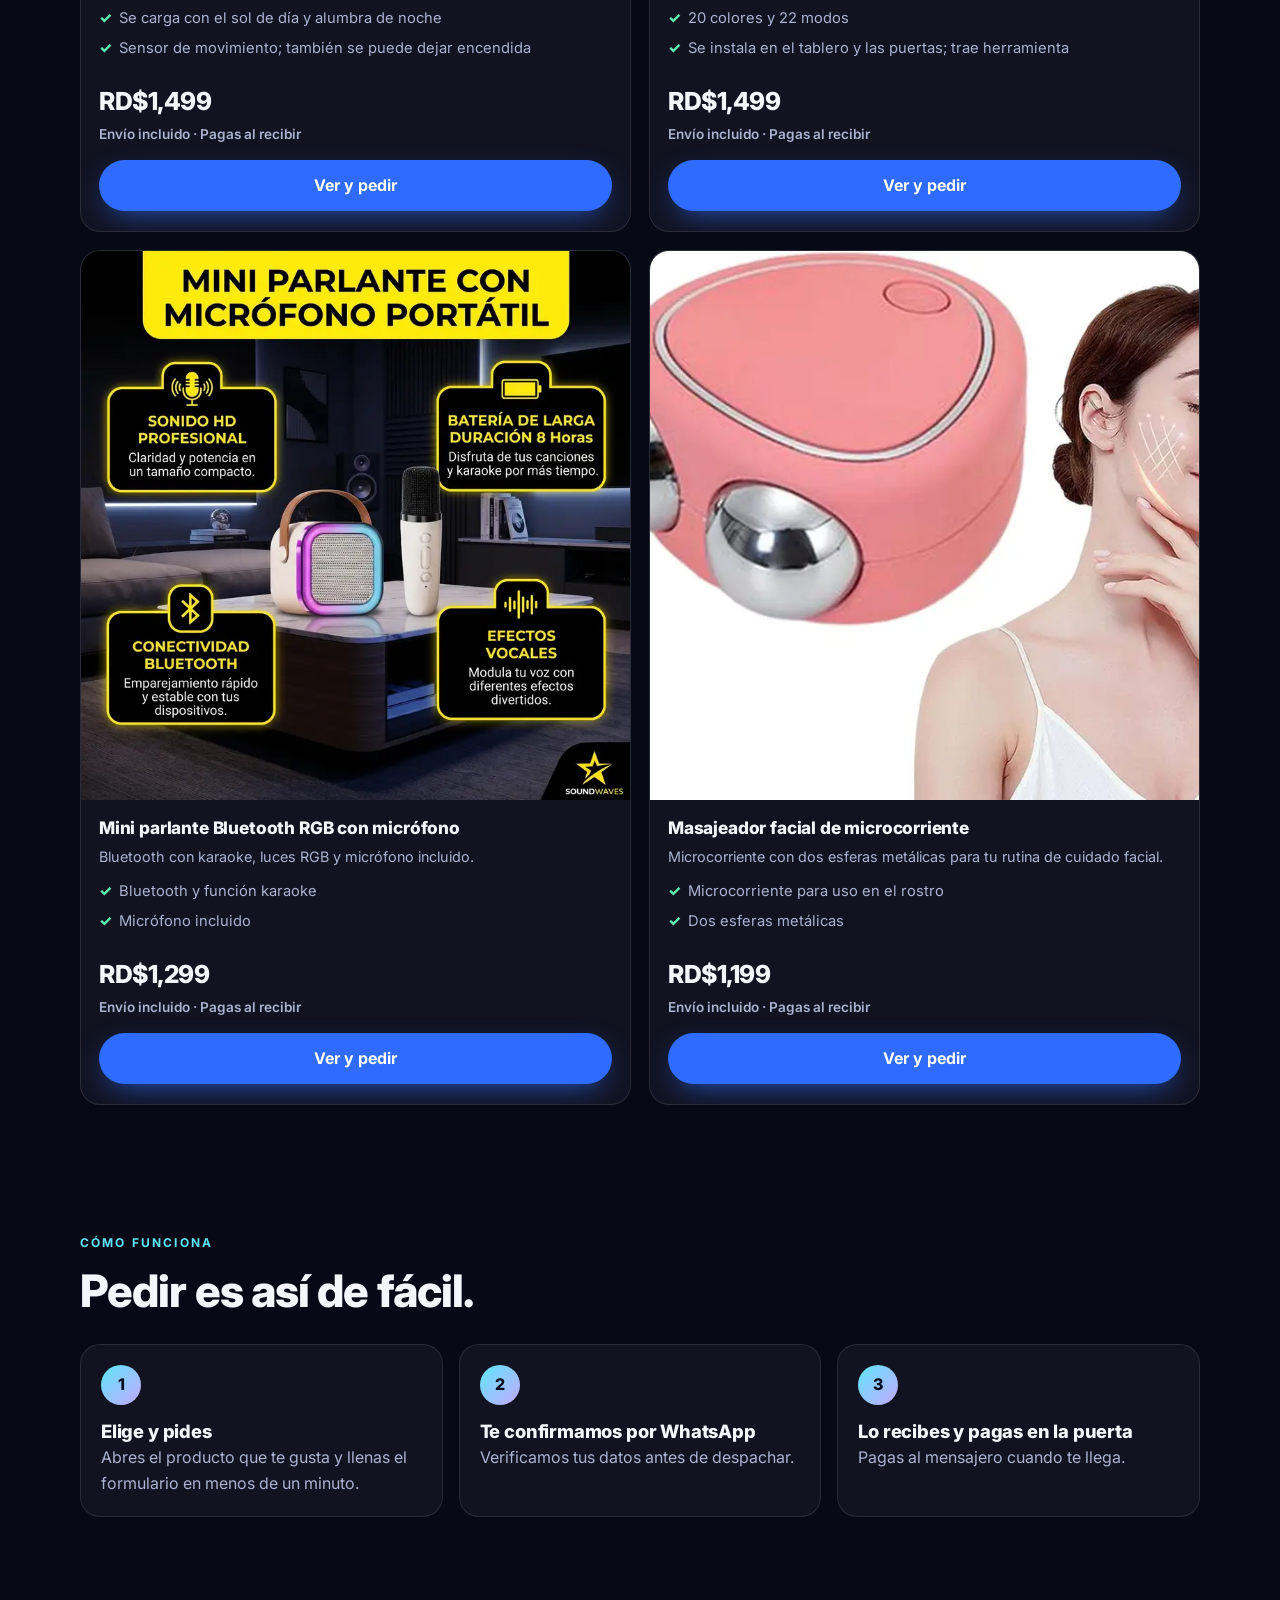
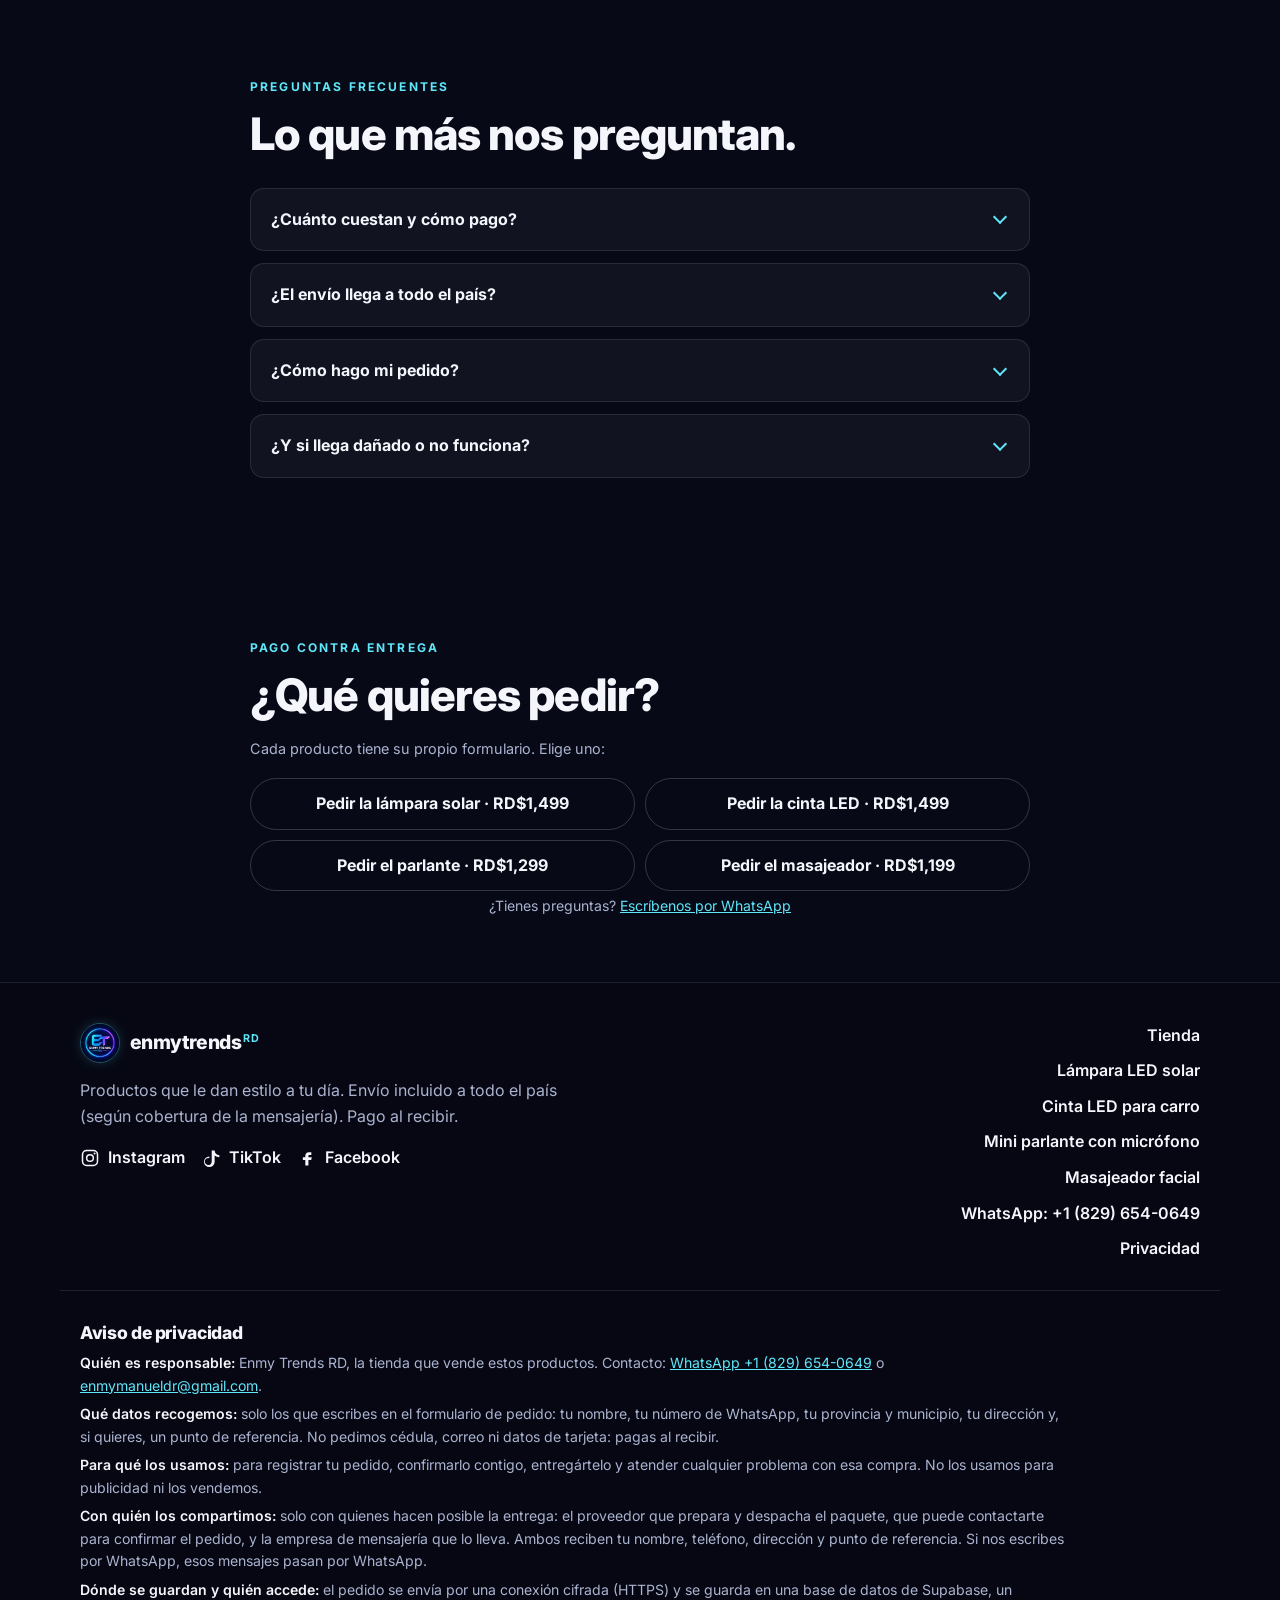
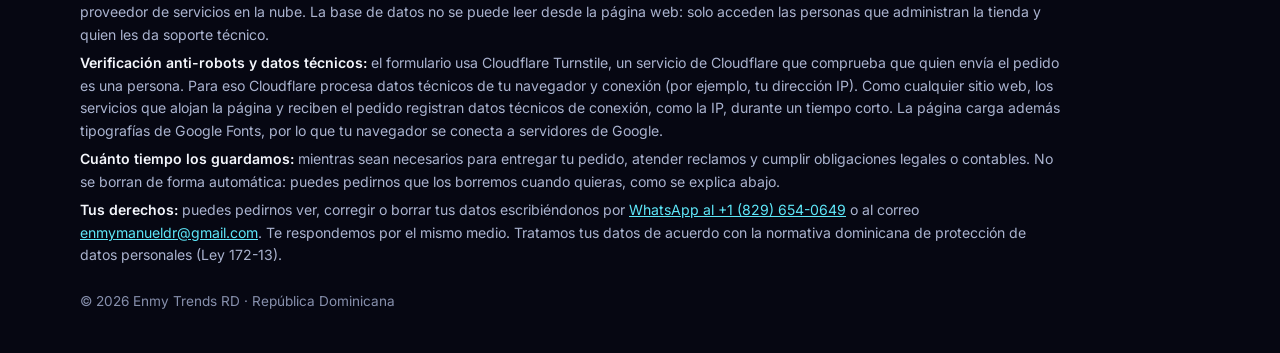
==== commit b35180f8: "v21: Lámpara LED Solar con Sensor de Movimiento (/lampara-solar/, RD$1,499, galería propia). Cache-b" ====
--- a/index.html
+++ b/index.html
@@ -4,7 +4,7 @@
   <meta charset="utf-8">
   <meta name="viewport" content="width=device-width, initial-scale=1, viewport-fit=cover">
   <title>Enmy Trends RD · Lo más trending, directo a tu puerta</title>
-  <meta name="description" content="Cinta LED para carro, mini parlante Bluetooth RGB con micrófono y masajeador facial. Envío incluido a todo el país (según cobertura de la mensajería). Pagas al recibir.">
+  <meta name="description" content="Lámpara LED solar con sensor de movimiento, cinta LED para carro, mini parlante Bluetooth RGB con micrófono y masajeador facial. Envío incluido a todo el país (según cobertura de la mensajería). Pagas al recibir.">
   <meta name="robots" content="index, follow">
   <meta name="theme-color" content="#070916">
   <meta name="color-scheme" content="dark">
@@ -15,7 +15,7 @@
   <meta property="og:site_name" content="Enmy Trends RD">
   <meta property="og:url" content="https://enmytrendsrd.com/">
   <meta property="og:title" content="Enmy Trends RD · Lo más trending, directo a tu puerta">
-  <meta property="og:description" content="Cinta LED para carro, mini parlante Bluetooth RGB con micrófono y masajeador facial. Envío incluido a todo el país (según cobertura de la mensajería). Pagas al recibir.">
+  <meta property="og:description" content="Lámpara LED solar con sensor de movimiento, cinta LED para carro, mini parlante Bluetooth RGB con micrófono y masajeador facial. Envío incluido a todo el país (según cobertura de la mensajería). Pagas al recibir.">
   <meta property="og:image" content="https://enmytrendsrd.com/assets/og-image.jpg">
   <meta property="og:image:secure_url" content="https://enmytrendsrd.com/assets/og-image.jpg">
   <meta property="og:image:type" content="image/jpeg">
@@ -24,7 +24,7 @@
   <meta property="og:image:alt" content="Enmy Trends RD: Envío incluido a todo el país (según cobertura de la mensajería). Pago al recibir.">
   <meta name="twitter:card" content="summary_large_image">
   <meta name="twitter:title" content="Enmy Trends RD · Lo más trending, directo a tu puerta">
-  <meta name="twitter:description" content="Cinta LED para carro, mini parlante Bluetooth RGB con micrófono y masajeador facial. Envío incluido a todo el país (según cobertura de la mensajería). Pagas al recibir.">
+  <meta name="twitter:description" content="Lámpara LED solar con sensor de movimiento, cinta LED para carro, mini parlante Bluetooth RGB con micrófono y masajeador facial. Envío incluido a todo el país (según cobertura de la mensajería). Pagas al recibir.">
   <meta name="twitter:image" content="https://enmytrendsrd.com/assets/og-image.jpg">
   <meta name="twitter:image:alt" content="Enmy Trends RD: Envío incluido a todo el país (según cobertura de la mensajería). Pago al recibir.">
 
@@ -35,7 +35,7 @@
   "name": "Enmy Trends RD",
   "url": "https://enmytrendsrd.com/",
   "inLanguage": "es-DO",
-  "description": "Cinta LED para carro, mini parlante Bluetooth RGB con micrófono y masajeador facial. Envío incluido a todo el país (según cobertura de la mensajería). Pagas al recibir.",
+  "description": "Lámpara LED solar con sensor de movimiento, cinta LED para carro, mini parlante Bluetooth RGB con micrófono y masajeador facial. Envío incluido a todo el país (según cobertura de la mensajería). Pagas al recibir.",
   "isPartOf": {
     "@type": "WebSite",
     "name": "Enmy Trends RD",
@@ -55,23 +55,29 @@
   },
   "mainEntity": {
     "@type": "ItemList",
-    "numberOfItems": 3,
+    "numberOfItems": 4,
     "itemListElement": [
       {
         "@type": "ListItem",
         "position": 1,
+        "url": "https://enmytrendsrd.com/lampara-solar/",
+        "name": "Lámpara LED Solar con Sensor de Movimiento"
+      },
+      {
+        "@type": "ListItem",
+        "position": 2,
         "url": "https://enmytrendsrd.com/cinta-led/",
         "name": "Cinta LED para carro 3 m"
       },
       {
         "@type": "ListItem",
-        "position": 2,
+        "position": 3,
         "url": "https://enmytrendsrd.com/parlante/",
         "name": "Mini parlante Bluetooth RGB con micrófono"
       },
       {
         "@type": "ListItem",
-        "position": 3,
+        "position": 4,
         "url": "https://enmytrendsrd.com/masajeador/",
         "name": "Masajeador facial de microcorriente"
       }
@@ -90,8 +96,8 @@
   <link rel="preconnect" href="https://fonts.gstatic.com" crossorigin>
   <link href="https://fonts.googleapis.com/css2?family=Inter:wght@400;500;600;700;800&display=swap" rel="stylesheet">
   <link rel="preload" as="image" href="/assets/logo-enmytrends.webp" type="image/webp">
-  <link rel="preload" as="image" href="/assets/cinta-led-portada.webp" type="image/webp">
-  <link rel="stylesheet" href="/styles.css?v=20261113a">
+  <link rel="preload" as="image" href="/assets/lampara-solar-portada.webp" type="image/webp">
+  <link rel="stylesheet" href="/styles.css?v=20261115b">
 </head>
 <body>
   <a class="skip-link" href="#contenido">Saltar al contenido</a>
@@ -118,7 +124,7 @@
         <div class="hero-copy">
           <p class="eyebrow">Pagas al recibir</p>
           <h1 id="hero-title">Lo más trending.<br><span class="grad">Directo a tu puerta.</span></h1>
-          <p class="lead">Cinta LED para tu carro, mini parlante Bluetooth con micrófono y masajeador facial. Envío incluido a todo el país (según cobertura de la mensajería). Pagas al recibir.</p>
+          <p class="lead">Lámpara LED solar con sensor, cinta LED para tu carro, mini parlante Bluetooth con micrófono y masajeador facial. Envío incluido a todo el país (según cobertura de la mensajería). Pagas al recibir.</p>
           <ul class="chips" aria-label="Condiciones">
             <li class="chip"><svg aria-hidden="true" viewBox="0 0 24 24"><path d="M3 7h11v8H3zM14 10h4l3 3v2h-7z" fill="none" stroke="currentColor" stroke-width="1.8" stroke-linejoin="round"/><circle cx="7" cy="17" r="1.8" fill="currentColor"/><circle cx="17" cy="17" r="1.8" fill="currentColor"/></svg>Envío incluido a todo el país (según cobertura de la mensajería)</li>
             <li class="chip"><svg aria-hidden="true" viewBox="0 0 24 24"><rect x="3" y="6" width="18" height="12" rx="2" fill="none" stroke="currentColor" stroke-width="1.8"/><circle cx="12" cy="12" r="2.6" fill="none" stroke="currentColor" stroke-width="1.8"/></svg>Pago contra entrega</li>
@@ -127,9 +133,9 @@
         </div>
         <figure class="hero-media hero-mosaic" aria-hidden="true">
           <div class="hero-glow"></div>
+          <img src="/assets/lampara-solar-nocturna-4x5.webp" width="864" height="1080" alt="" decoding="async">
           <img src="/assets/cinta-led-portada-4x5.webp" width="864" height="1080" alt="" decoding="async">
           <img src="/assets/parlante-rgb-01.webp" width="788" height="800" alt="" decoding="async">
-          <img src="/assets/masajeador-01.webp" width="800" height="624" alt="" decoding="async">
         </figure>
       </div>
     </section>
@@ -138,12 +144,25 @@
       <div class="container">
         <p class="eyebrow">Catálogo</p>
         <h2 id="productos-title">Elige el que te gusta.</h2>
-        <p class="section-note">Toca un producto para ver sus fotos, sus detalles y pedirlo. Los tres van con envío incluido y pagas al mensajero cuando te llega.</p>
+        <p class="section-note">Toca un producto para ver sus fotos, sus detalles y pedirlo. Todos van con envío incluido y pagas al mensajero cuando te llega.</p>
         <div class="product-grid">
+
+          <article class="product-card" id="producto-lampara-solar-sensor">
+            <a class="card-link" href="/lampara-solar/" tabindex="-1" aria-hidden="true">
+              <img src="/assets/lampara-solar-portada.webp" width="1024" height="1024" alt="Lámpara LED solar con sensor de movimiento, instalada en una pared, con energía solar, sensor, resistencia al agua, instalación sin cables, luz LED y uso exterior" fetchpriority="high" decoding="async">
+            </a>
+            <div class="product-body">
+              <h3><a href="/lampara-solar/">Lámpara LED Solar con Sensor de Movimiento</a></h3>
+              <p class="product-lead">Se carga de día, alumbra de noche. Sensor de movimiento e instalación sin cables.</p>
+              <ul class="product-benefits"><li>Se carga con el sol de día y alumbra de noche</li><li>Sensor de movimiento; también se puede dejar encendida</li></ul>
+              <p class="product-price"><strong>RD$1,499</strong> <span>Envío incluido · Pagas al recibir</span></p>
+              <a href="/lampara-solar/" class="btn btn-primary btn-block">Ver y pedir</a>
+            </div>
+          </article>
 
           <article class="product-card" id="producto-led-auto-rgb">
             <a class="card-link" href="/cinta-led/" tabindex="-1" aria-hidden="true">
-              <img src="/assets/cinta-led-portada.webp" width="1024" height="1024" alt="Interior de un carro de noche con una línea de luz cian en el tablero y un tramo de la puerta" fetchpriority="high" decoding="async">
+              <img src="/assets/cinta-led-portada.webp" width="1024" height="1024" alt="Interior de un carro de noche con una línea de luz cian en el tablero y un tramo de la puerta" decoding="async">
             </a>
             <div class="product-body">
               <h3><a href="/cinta-led/">Cinta LED para carro 3 m</a></h3>
@@ -156,7 +175,7 @@
 
           <article class="product-card" id="producto-parlante-rgb-micro">
             <a class="card-link" href="/parlante/" tabindex="-1" aria-hidden="true">
-              <img src="/assets/parlante-rgb-01.webp" width="788" height="800" alt="Mini parlante con luces RGB y micrófono portátil sobre una mesa, en una sala" loading="lazy" decoding="async">
+              <img src="/assets/parlante-rgb-01.webp" width="788" height="800" alt="Mini parlante con luces RGB y micrófono portátil sobre una mesa, en una sala" decoding="async">
             </a>
             <div class="product-body">
               <h3><a href="/parlante/">Mini parlante Bluetooth RGB con micrófono</a></h3>
@@ -169,7 +188,7 @@
 
           <article class="product-card" id="producto-masajeador-facial">
             <a class="card-link" href="/masajeador/" tabindex="-1" aria-hidden="true">
-              <img src="/assets/masajeador-01.webp" width="800" height="624" alt="Masajeador facial rosado con dos esferas metálicas, junto a una persona usándolo en el rostro" loading="lazy" decoding="async">
+              <img src="/assets/masajeador-01.webp" width="800" height="624" alt="Masajeador facial rosado con dos esferas metálicas, junto a una persona usándolo en el rostro" decoding="async">
             </a>
             <div class="product-body">
               <h3><a href="/masajeador/">Masajeador facial de microcorriente</a></h3>
@@ -203,7 +222,7 @@
         <div class="faq">
           <details>
             <summary>¿Cuánto cuestan y cómo pago?</summary>
-            <p>La cinta LED cuesta RD$1,499, el mini parlante RD$1,299 y el masajeador facial RD$1,199. En los tres el envío va incluido. Pagas contra entrega, cuando el mensajero te entrega el paquete.</p>
+            <p>La lámpara solar cuesta RD$1,499, la cinta LED RD$1,499, el mini parlante RD$1,299 y el masajeador facial RD$1,199. En todos el envío va incluido. Pagas contra entrega, cuando el mensajero te entrega el paquete.</p>
           </details>
           <details>
             <summary>¿El envío llega a todo el país?</summary>
@@ -227,6 +246,7 @@
         <h2 id="pedido-title">¿Qué quieres pedir?</h2>
         <p class="section-note">Cada producto tiene su propio formulario. Elige uno:</p>
         <div class="home-order-links">
+          <a class="btn btn-ghost btn-block" href="/lampara-solar/#pedido">Pedir la lámpara solar · RD$1,499</a>
           <a class="btn btn-ghost btn-block" href="/cinta-led/#pedido">Pedir la cinta LED · RD$1,499</a>
           <a class="btn btn-ghost btn-block" href="/parlante/#pedido">Pedir el parlante · RD$1,299</a>
           <a class="btn btn-ghost btn-block" href="/masajeador/#pedido">Pedir el masajeador · RD$1,199</a>
@@ -252,6 +272,7 @@
       </div>
       <ul class="footer-links">
         <li><a href="/">Tienda</a></li>
+        <li><a href="/lampara-solar/">Lámpara LED solar</a></li>
         <li><a href="/cinta-led/">Cinta LED para carro</a></li>
         <li><a href="/parlante/">Mini parlante con micrófono</a></li>
         <li><a href="/masajeador/">Masajeador facial</a></li>
@@ -275,7 +296,8 @@
     </div>
   </footer>
 
-  <script src="/locations.js?v=20261113a" defer></script>
-  <script src="/script.js?v=20261113a" defer></script>
+  <script src="/locations.js?v=20261115b" defer></script>
+  <script src="/script.js?v=20261115b" defer></script>
+  <!-- Cloudflare Web Analytics --><script type='module' src='https://static.cloudflareinsights.com/beacon.min.js' data-cf-beacon='{"token": "47fd88a6245449f6abf4c5e001e17d7c"}'></script><!-- End Cloudflare Web Analytics -->
 </body>
 </html>
--- a/styles.css
+++ b/styles.css
@@ -349,7 +349,7 @@
   .product-option{font-size:.82rem;padding:7px 8px}
 }
 @media (min-width:800px){
-  .product-grid{grid-template-columns:repeat(3,1fr);gap:18px;align-items:stretch}
+  .product-grid{grid-template-columns:repeat(2,1fr);gap:18px;align-items:stretch}
   .product-body h3{font-size:1.08rem}
   .product-lead{font-size:.9rem}
 }
@@ -397,7 +397,7 @@
 .product-card h3 a{color:inherit;text-decoration:none}
 .related-grid{display:grid;gap:18px;margin-top:24px}
 .home-order-links{display:grid;gap:10px;margin-top:18px}
-@media (min-width:640px){ .related-grid{grid-template-columns:repeat(2,1fr)} .home-order-links{grid-template-columns:repeat(3,1fr)} }
+@media (min-width:640px){ .related-grid{grid-template-columns:repeat(2,1fr)} .home-order-links{grid-template-columns:repeat(2,1fr)} }
 @media (min-width:960px){
   .pdp{padding:40px 0 56px}
   .pdp-grid{grid-template-columns:1.05fr 1fr;gap:48px}
